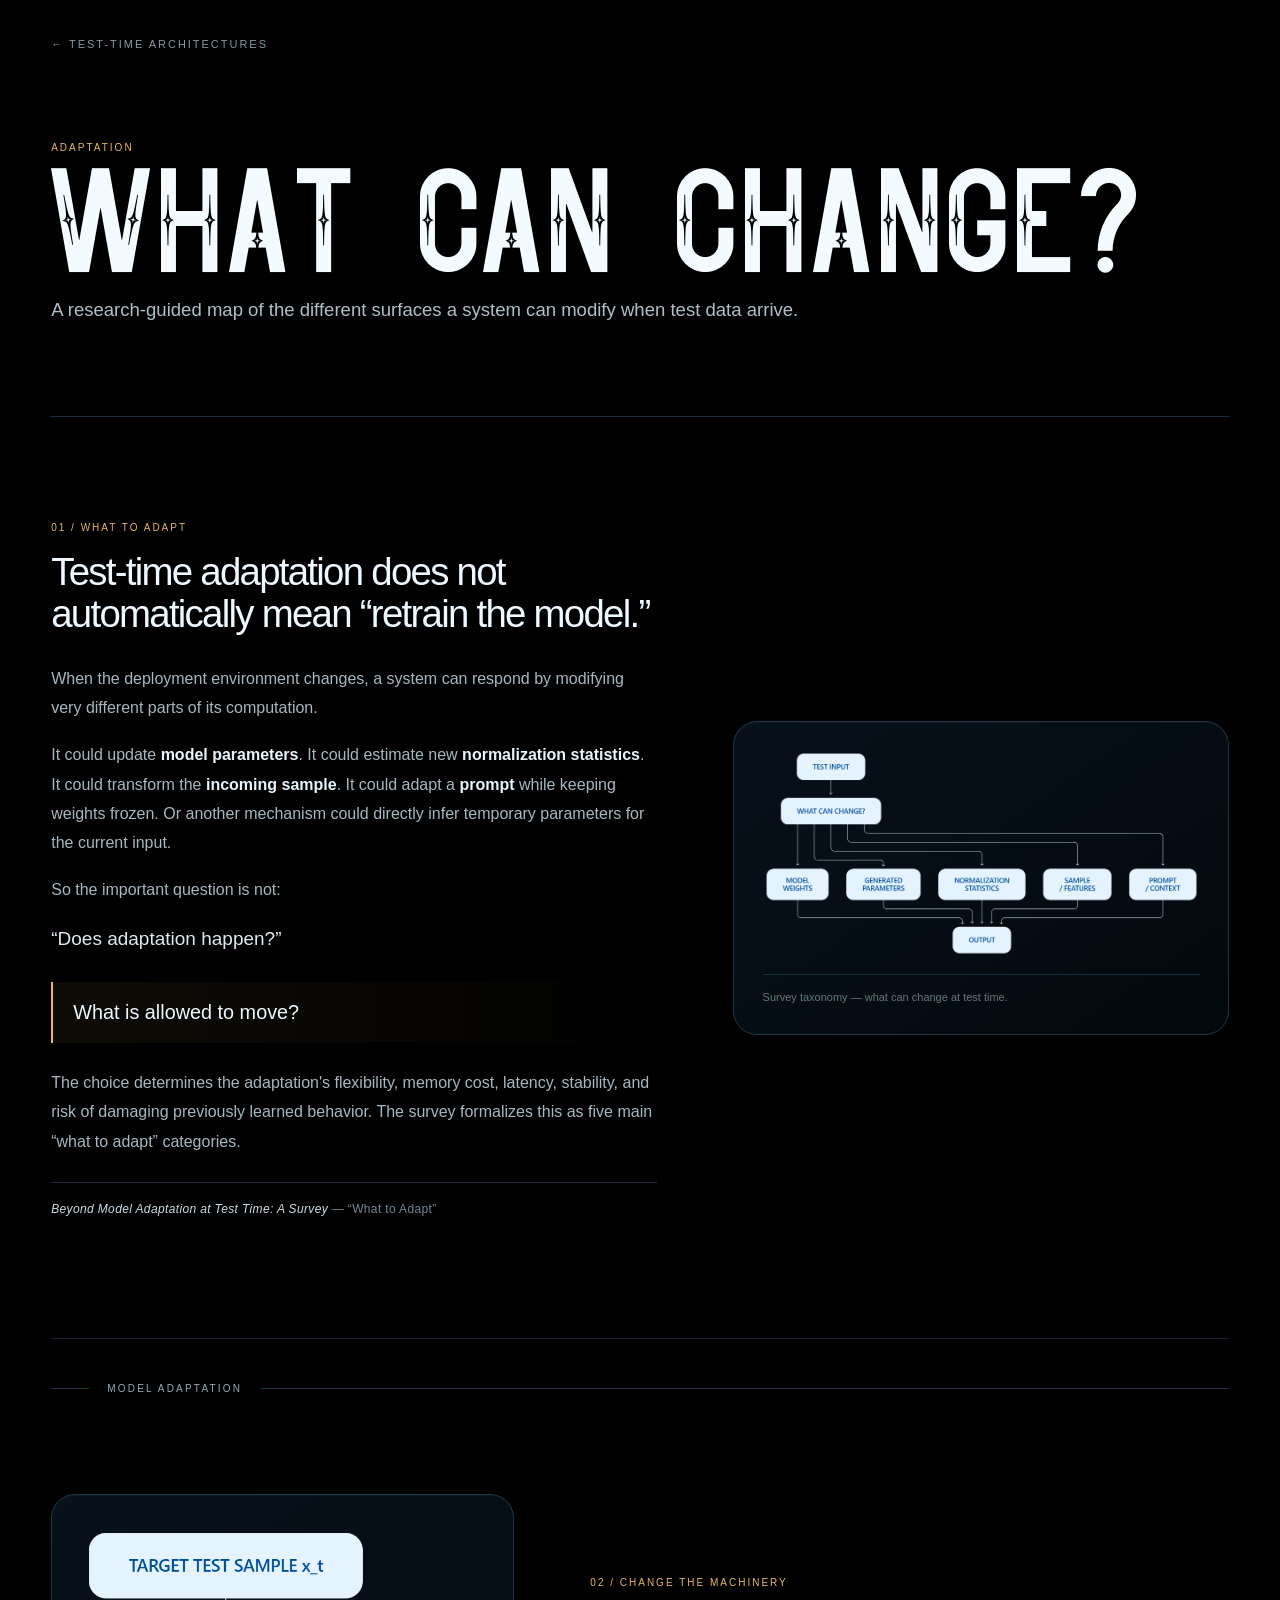
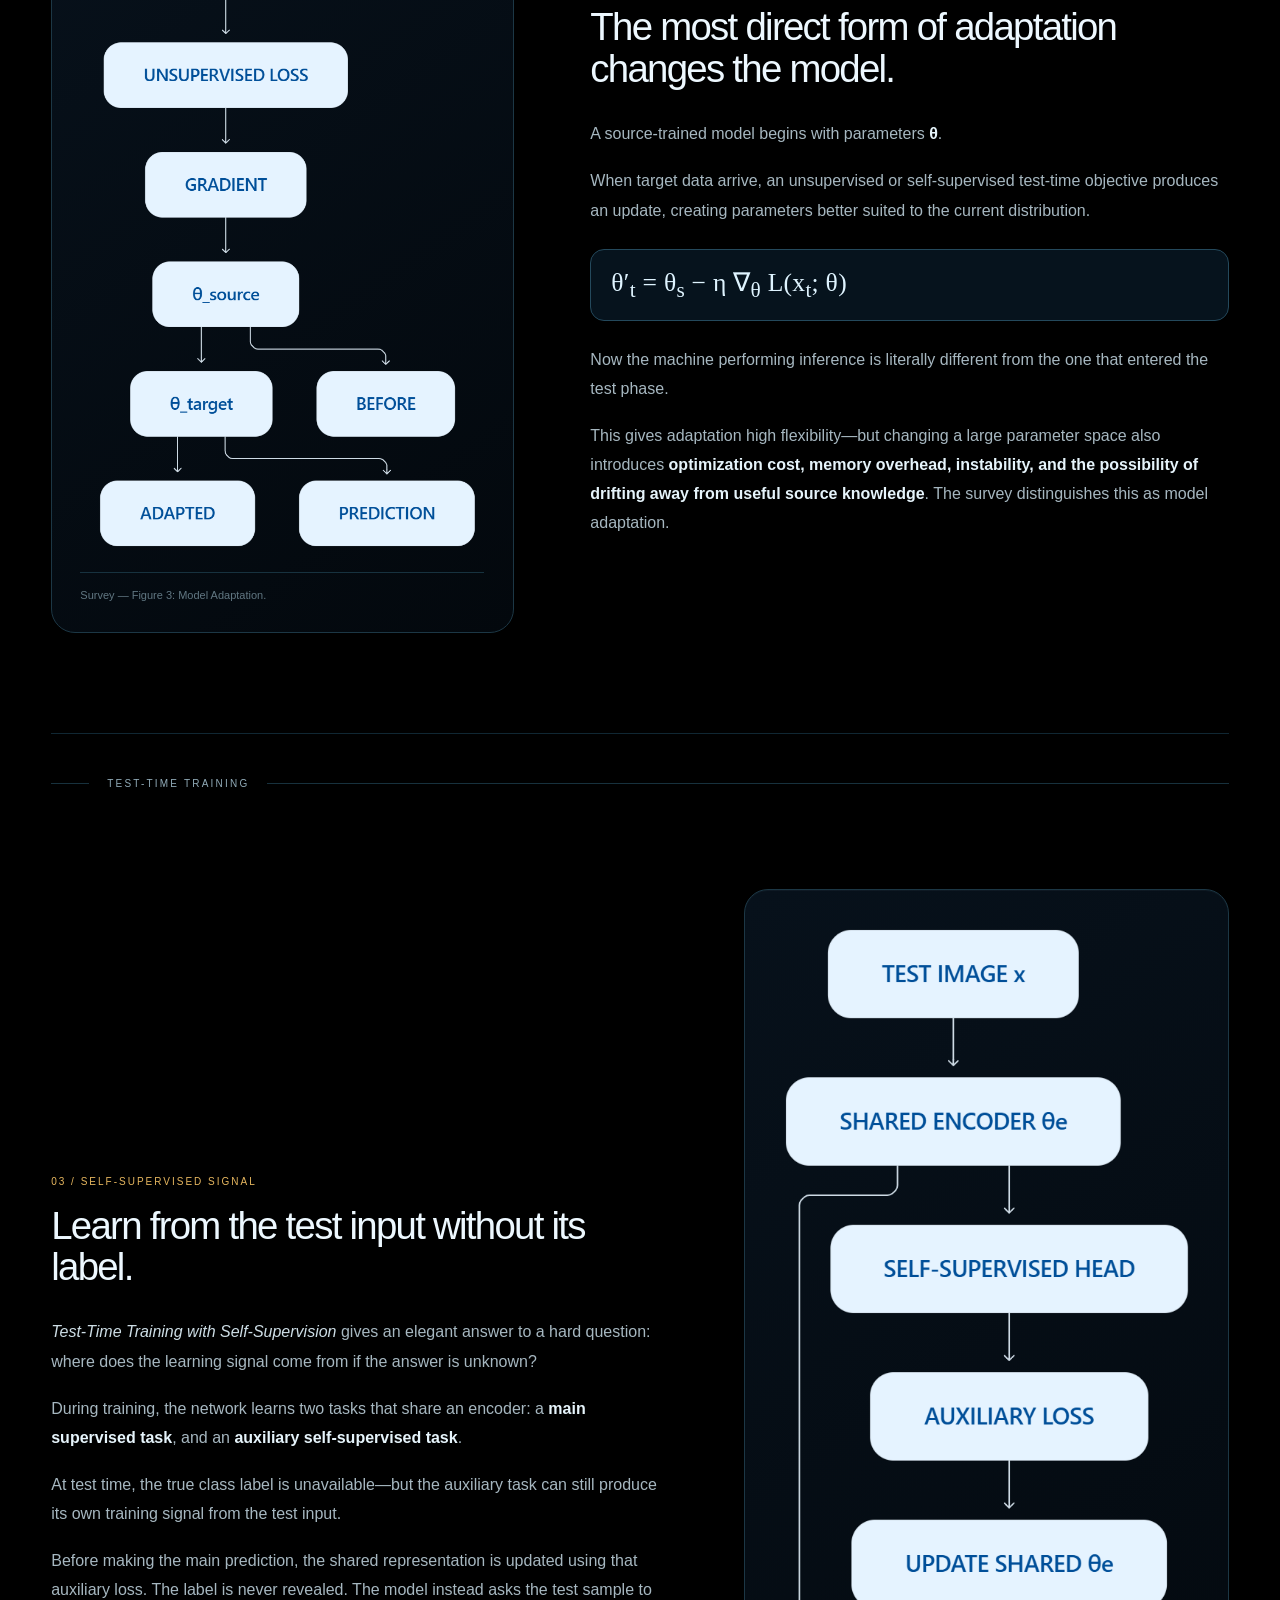
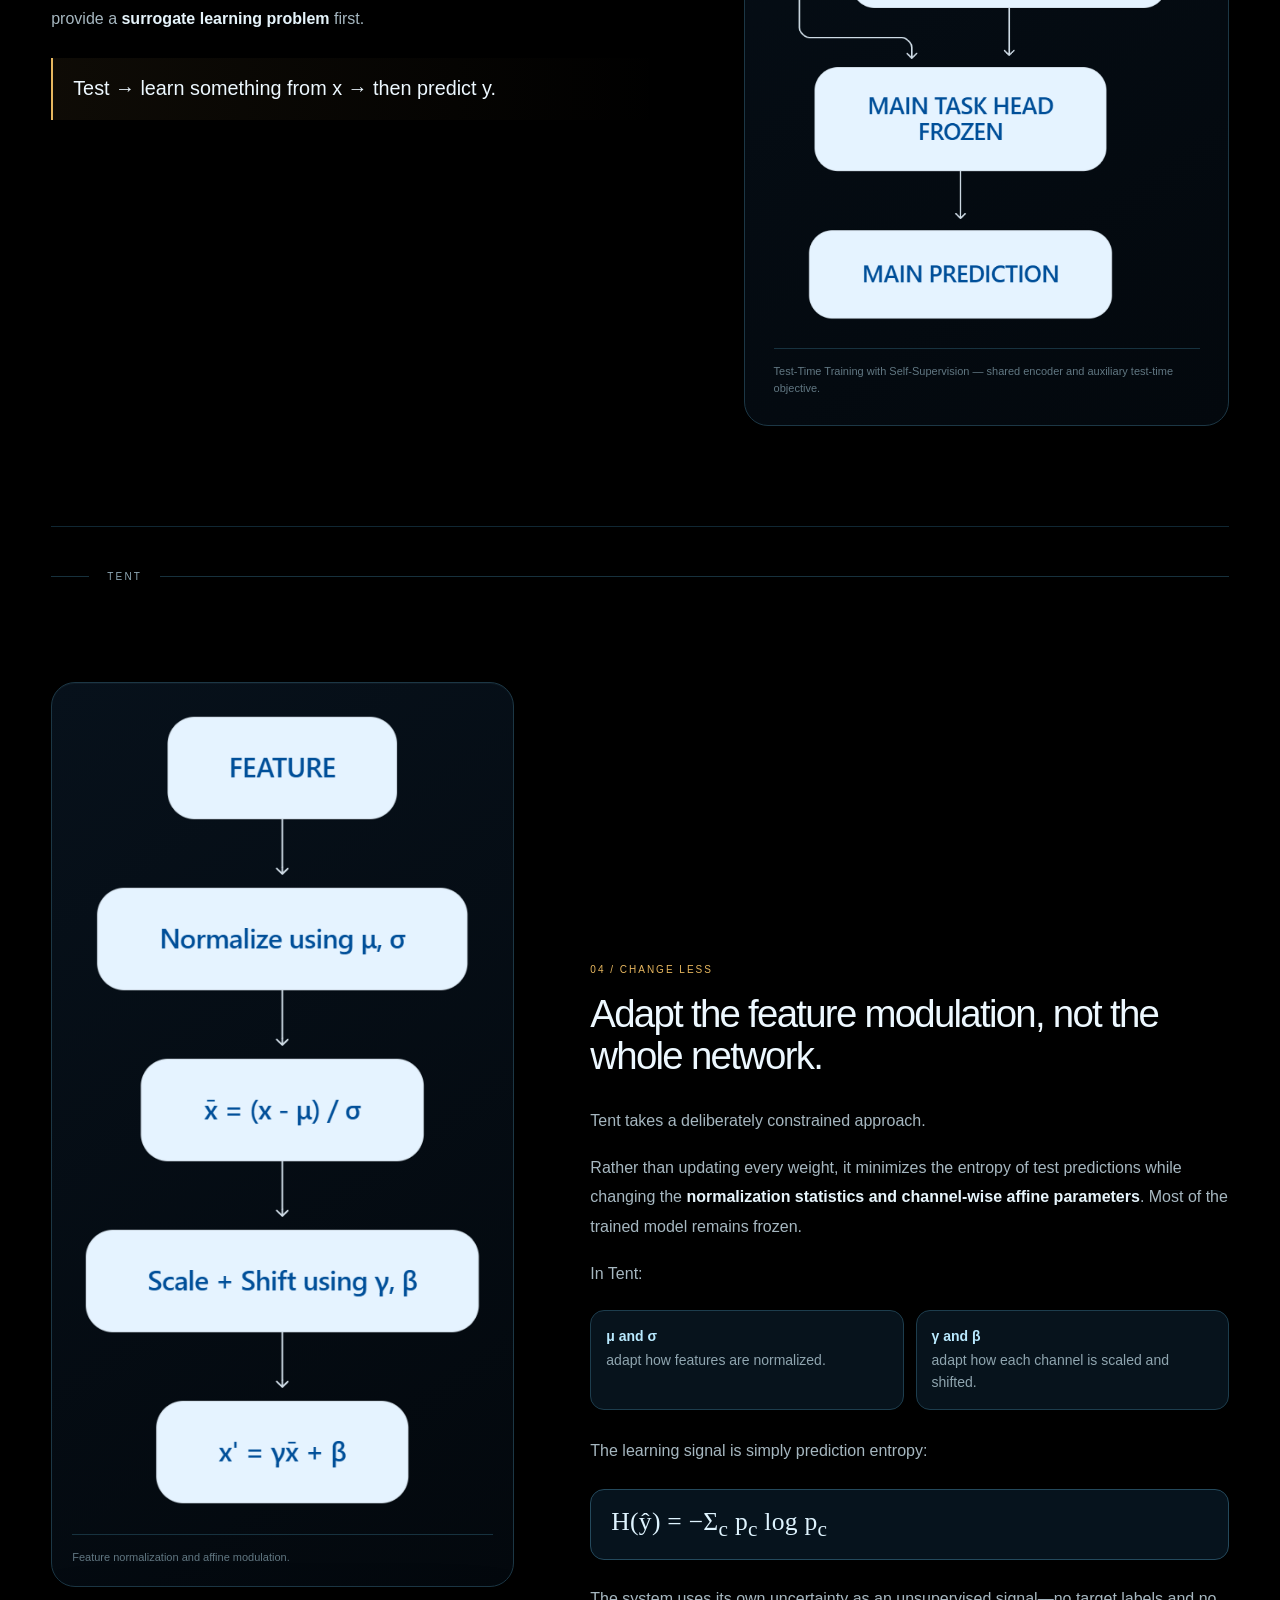
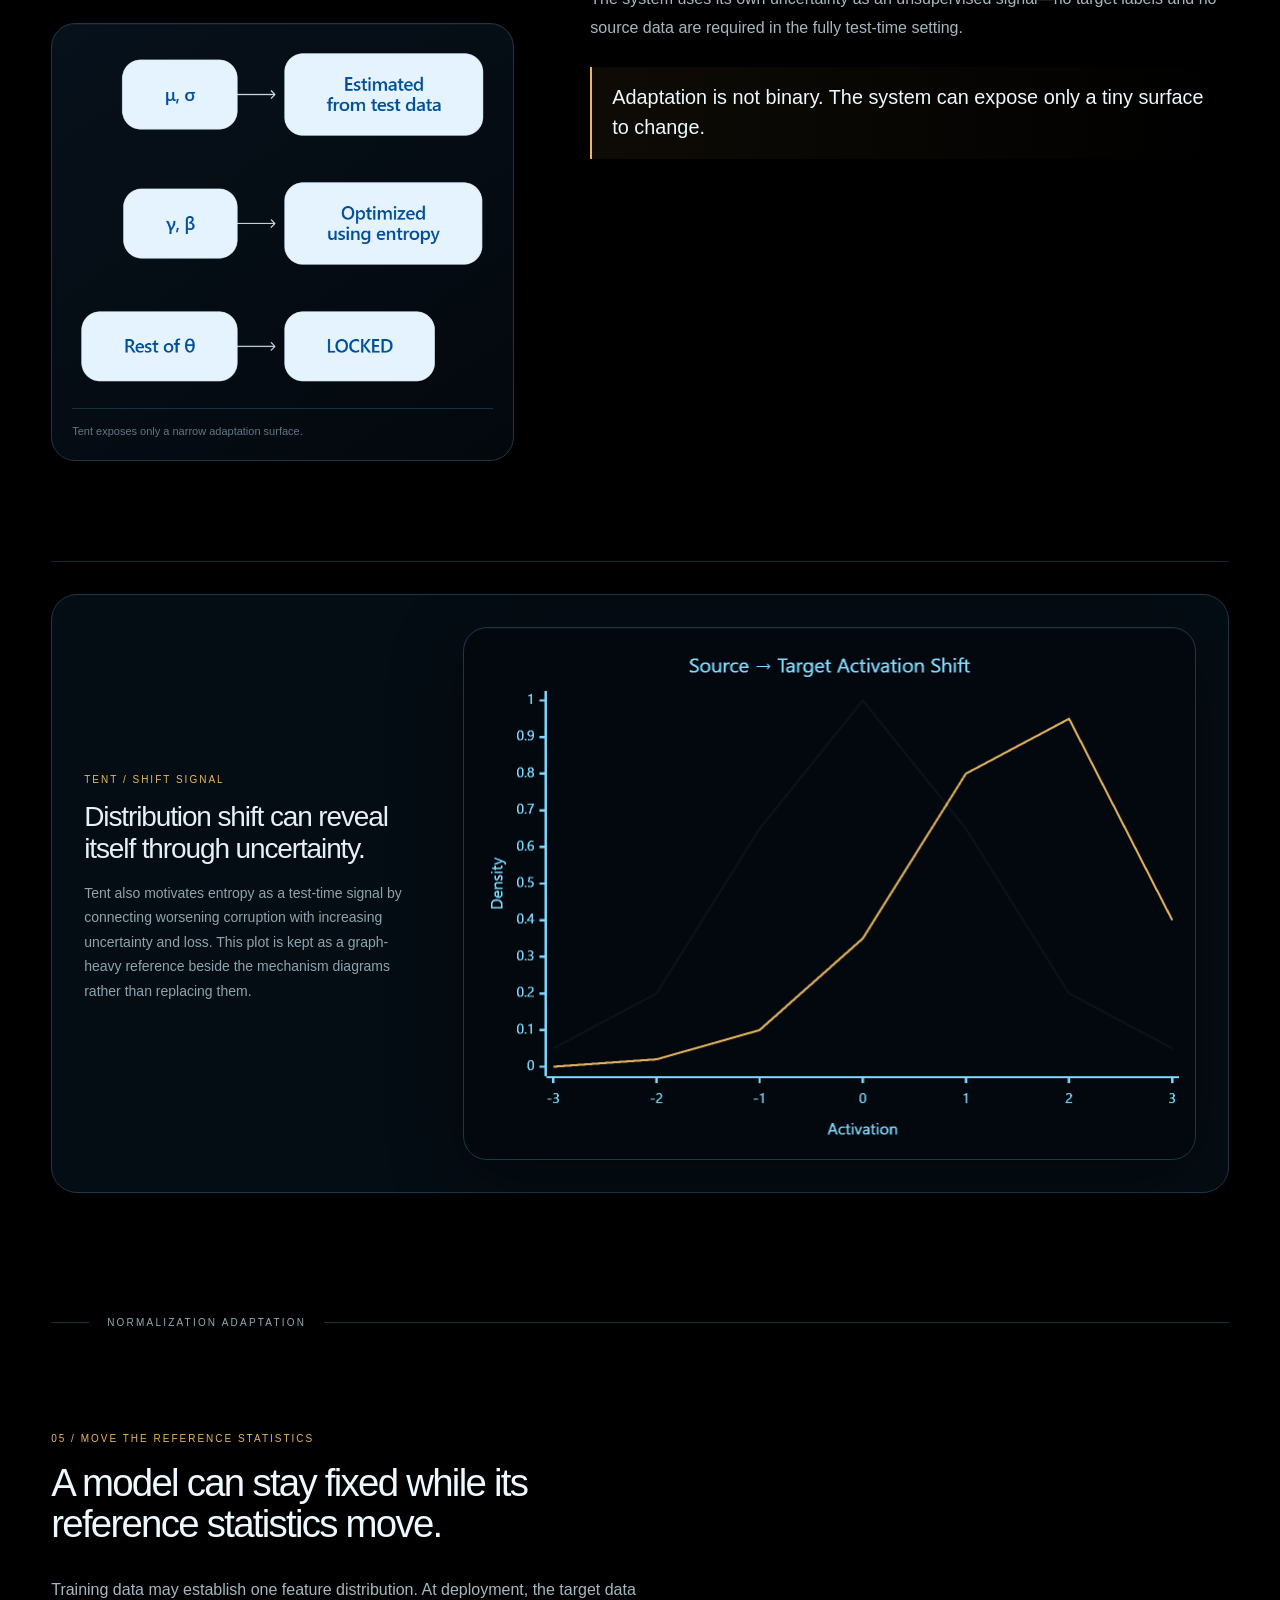
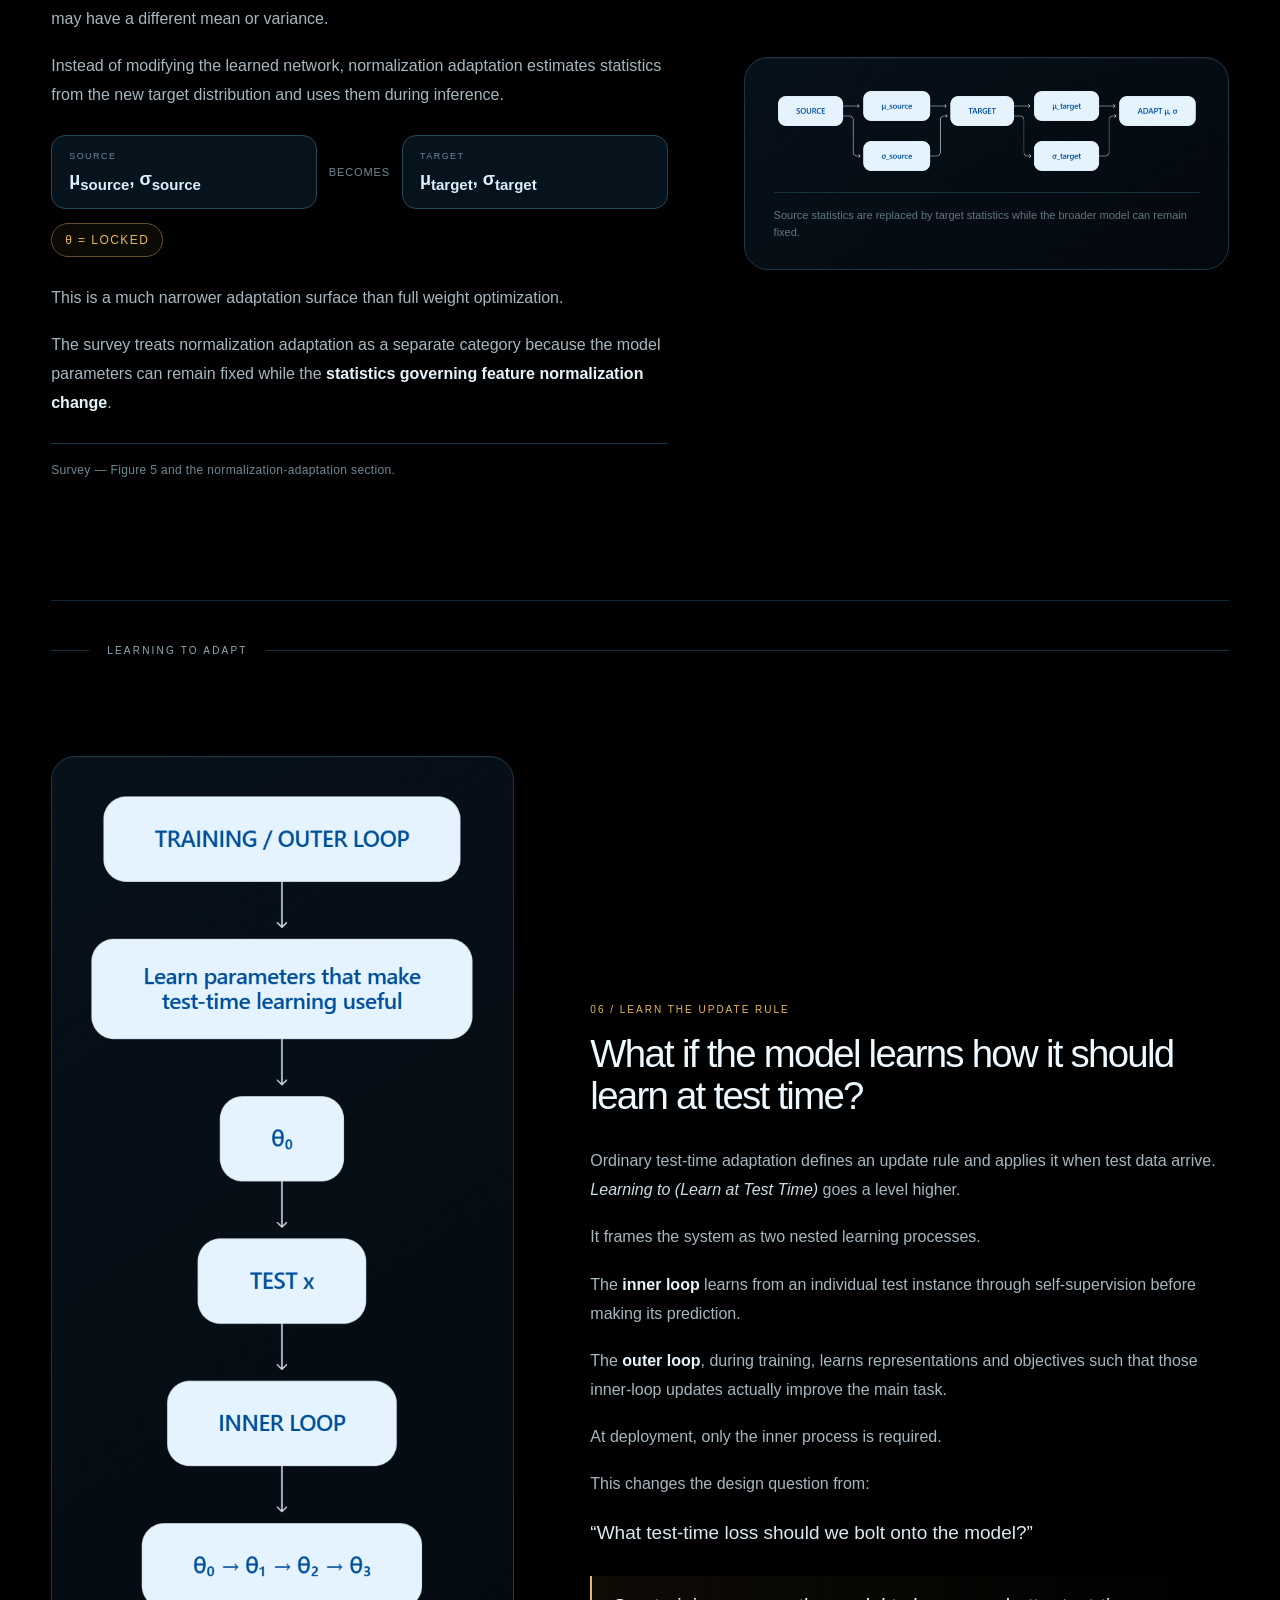
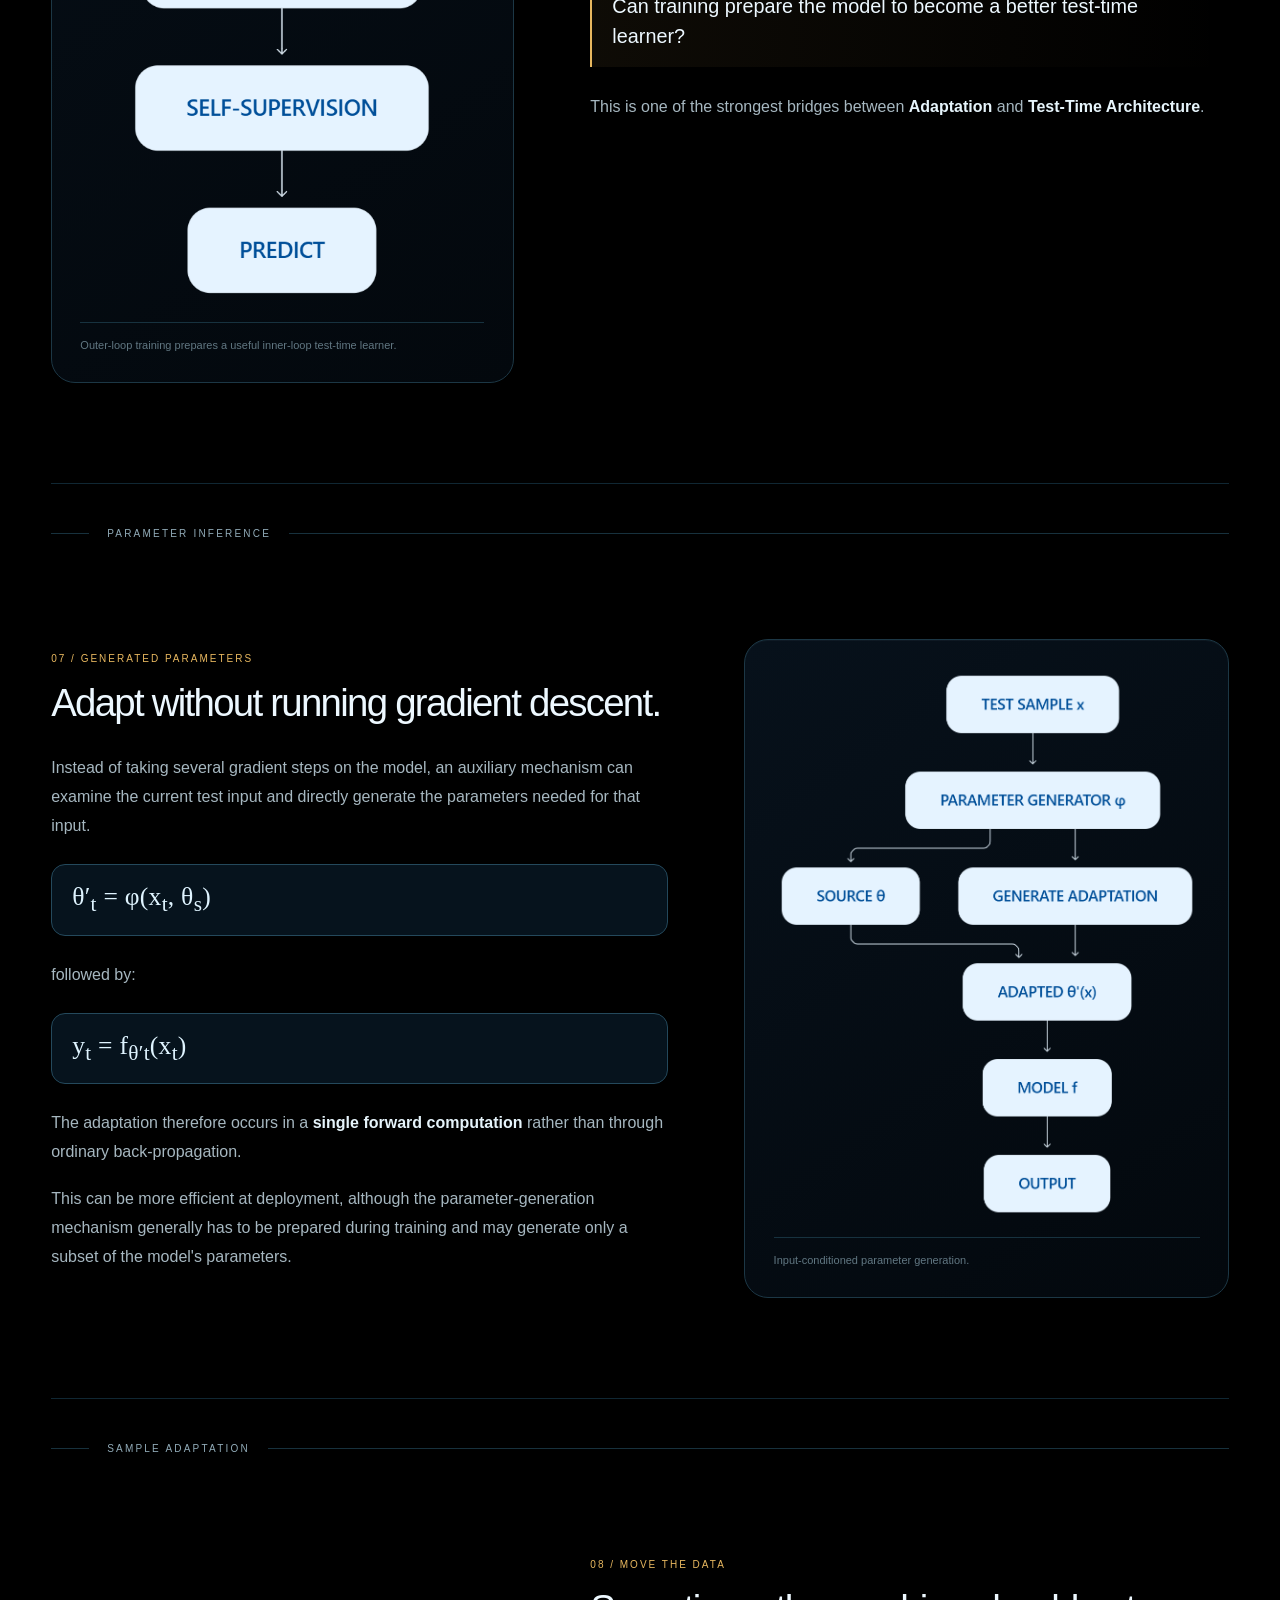
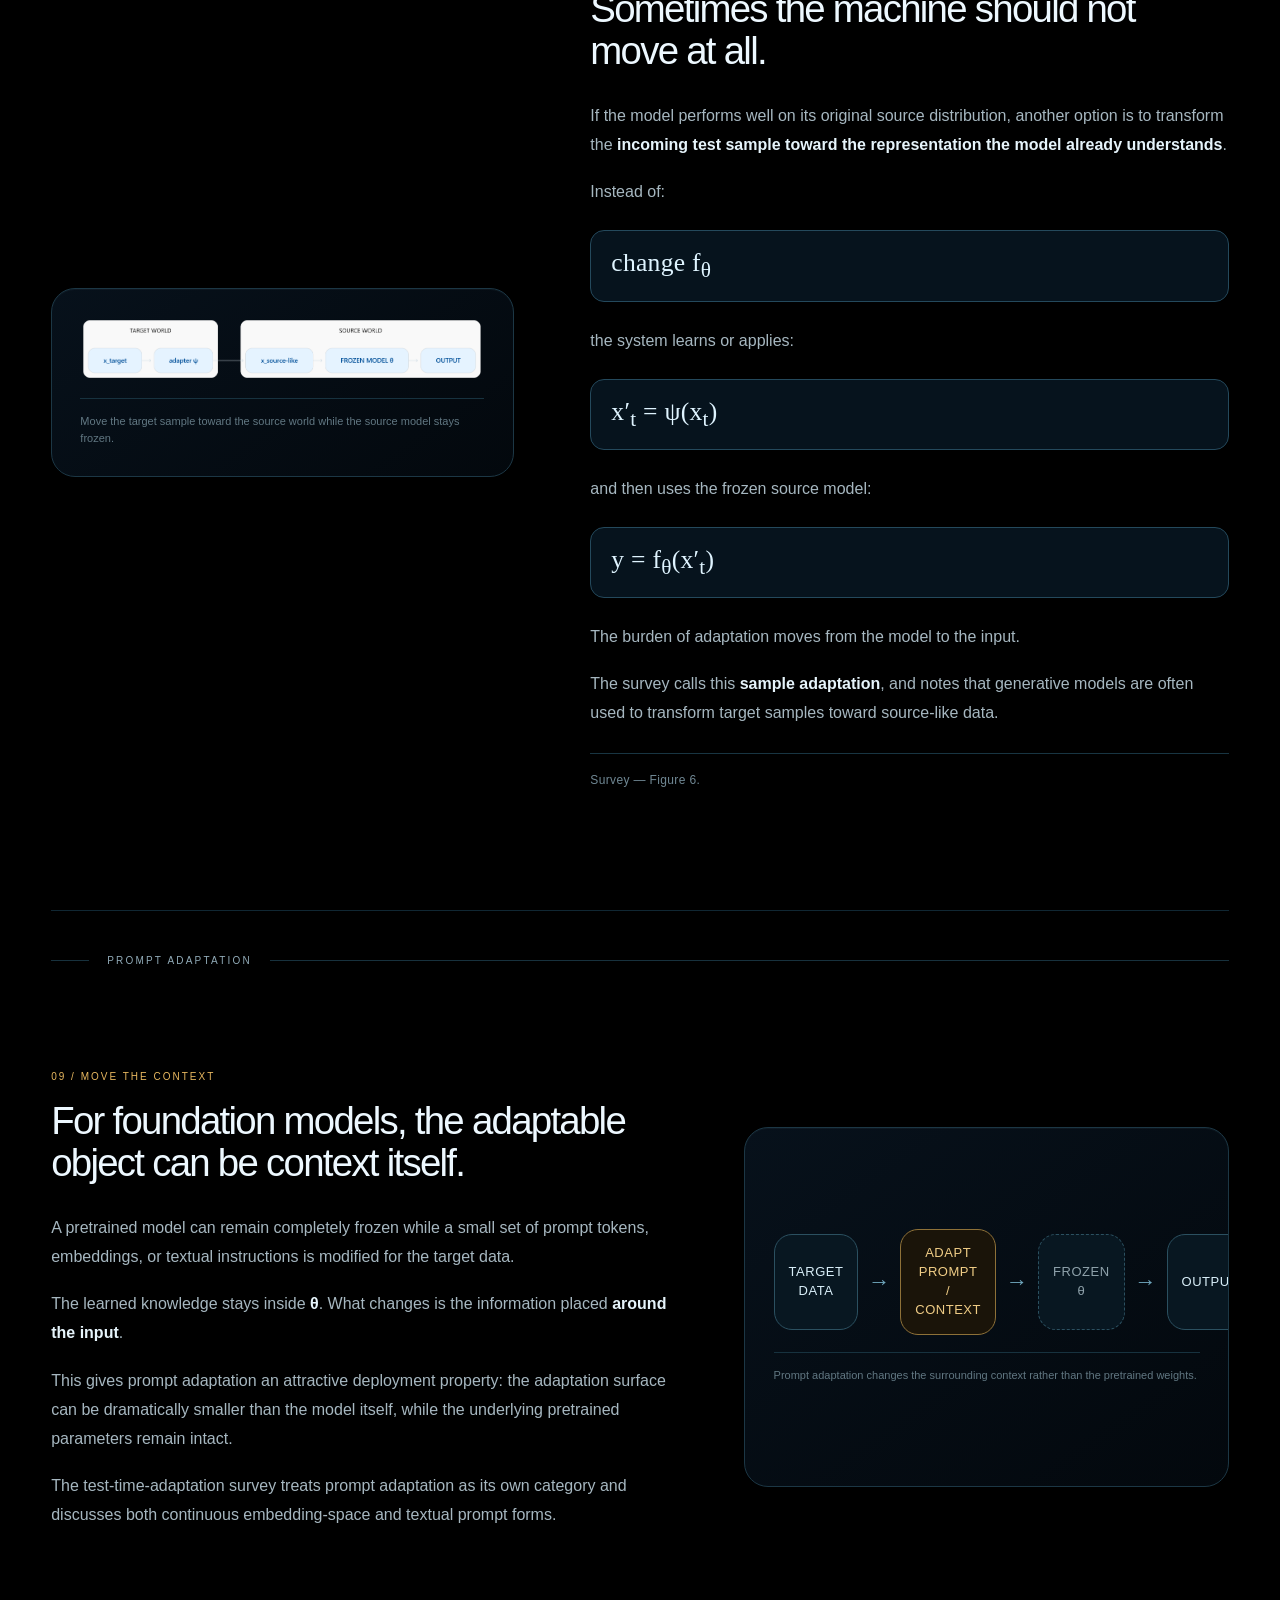
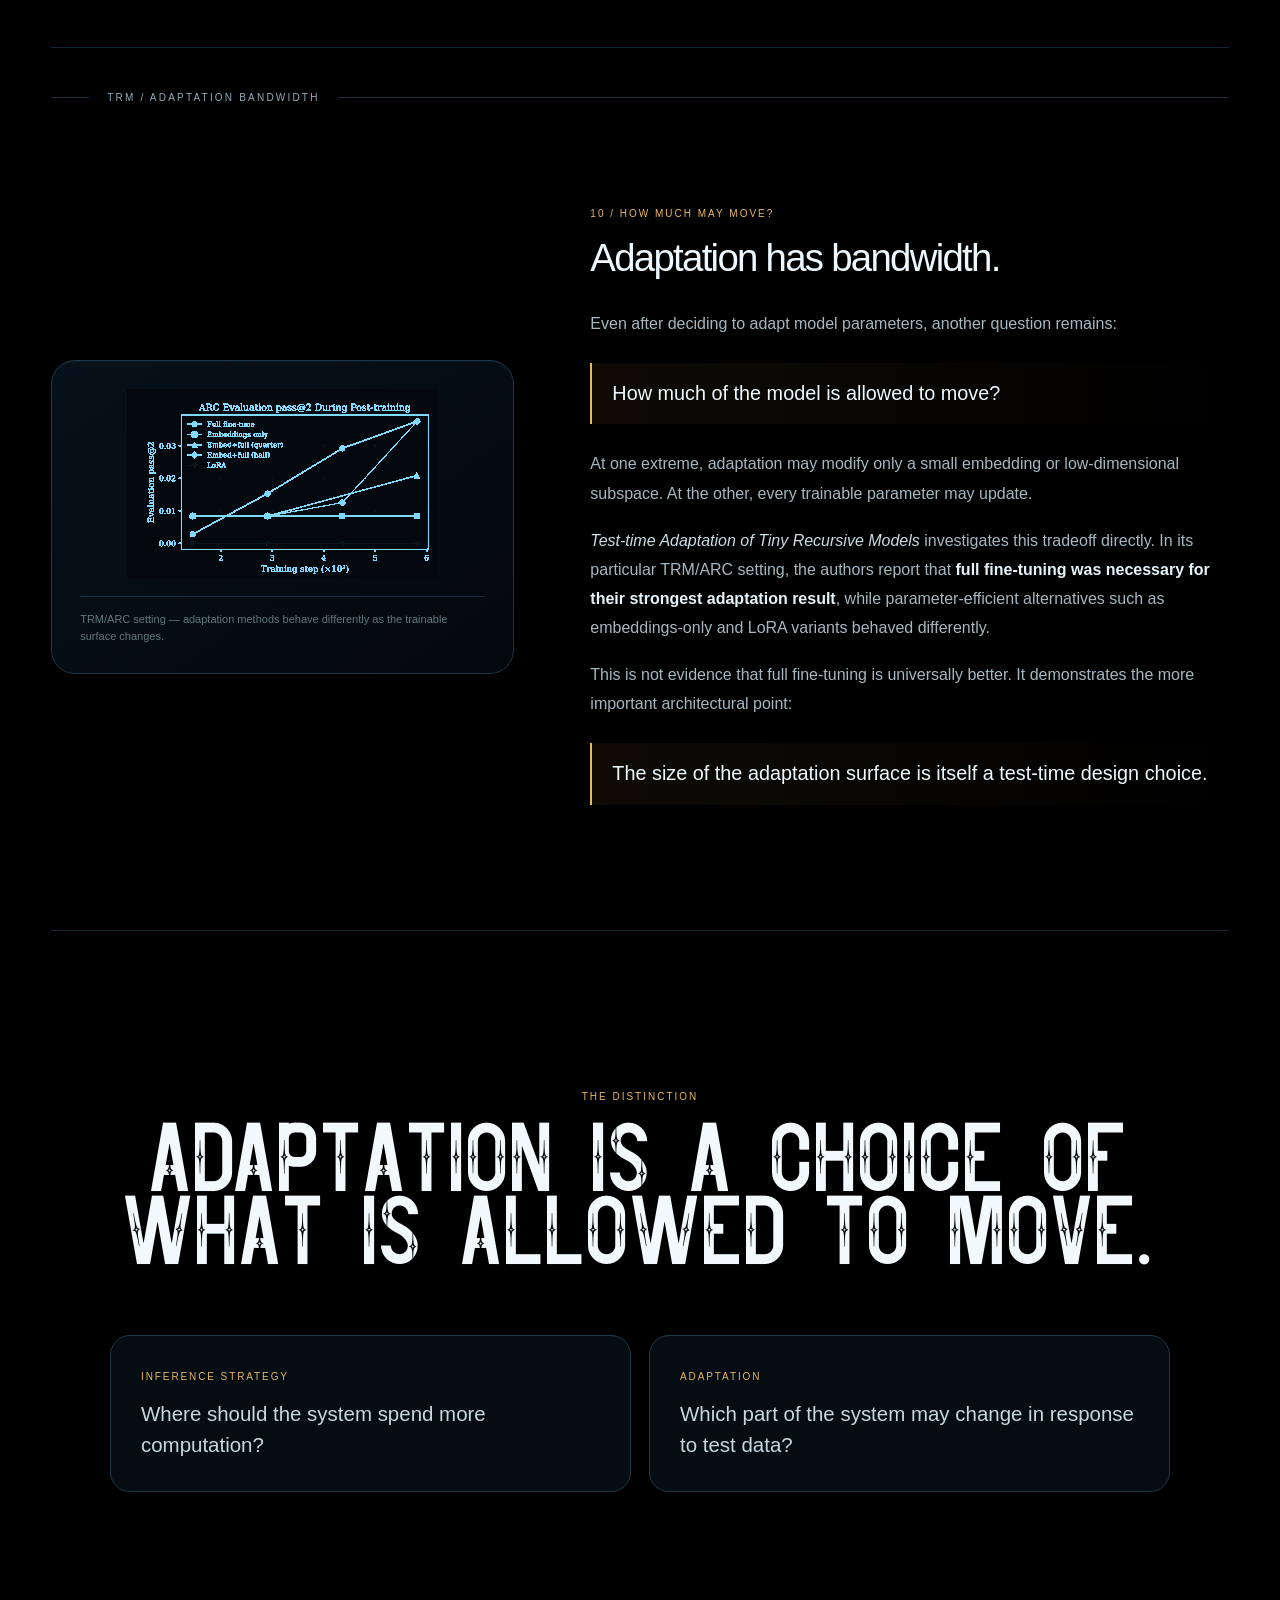
==== adaptation/index.html @ 01567252 "Initial DataForge submission" ====
<!doctype html>
<html lang="en">
<head>
  <meta charset="utf-8">
  <meta name="viewport" content="width=device-width, initial-scale=1">
  <meta name="theme-color" content="#000000">
  <meta name="description" content="Test-time adaptation: what is allowed to move at inference time?">
  <title>Adaptation — What Can Change?</title>
  <link rel="stylesheet" href="adaptation.css">
</head>
<body>
  <header class="page-header">
    <a class="back-link" href="../index.html#adaptation" aria-label="Back to Test-Time Architectures">← TEST-TIME ARCHITECTURES</a>
    <div class="eyebrow">ADAPTATION</div>
    <h1>WHAT CAN CHANGE?</h1>
    <p class="lede">A research-guided map of the different surfaces a system can modify when test data arrive.</p>
  </header>

  <main>
    <section class="research-row row-wide" aria-labelledby="row-1-title">
      <div class="copy">
        <span class="row-number">01 / WHAT TO ADAPT</span>
        <h2 id="row-1-title">Test-time adaptation does not automatically mean “retrain the model.”</h2>
        <p>When the deployment environment changes, a system can respond by modifying very different parts of its computation.</p>
        <p>It could update <strong>model parameters</strong>. It could estimate new <strong>normalization statistics</strong>. It could transform the <strong>incoming sample</strong>. It could adapt a <strong>prompt</strong> while keeping weights frozen. Or another mechanism could directly infer temporary parameters for the current input.</p>
        <p>So the important question is not:</p>
        <p class="emphasis-question">“Does adaptation happen?”</p>
        <blockquote>What is allowed to move?</blockquote>
        <p>The choice determines the adaptation's flexibility, memory cost, latency, stability, and risk of damaging previously learned behavior. The survey formalizes this as five main “what to adapt” categories.</p>
        <p class="source-note"><em>Beyond Model Adaptation at Test Time: A Survey</em> — “What to Adapt”</p>
      </div>
      <figure class="visual visual-wide">
        <img src="assets/what-can-change.png" width="1976" height="934" alt="Flow diagram showing test input branching into model weights, generated parameters, normalization statistics, sample or features, and prompt or context before output.">
        <figcaption>Survey taxonomy — what can change at test time.</figcaption>
      </figure>
    </section>

    <div class="section-marker"><span>MODEL ADAPTATION</span></div>

    <section class="research-row reverse" aria-labelledby="row-2-title">
      <figure class="visual portrait">
        <img src="assets/model-adaptation.png" width="737" height="1152" alt="Diagram showing a target test sample producing an unsupervised loss and gradient that updates source parameters into target adapted parameters before prediction.">
        <figcaption>Survey — Figure 3: Model Adaptation.</figcaption>
      </figure>
      <div class="copy">
        <span class="row-number">02 / CHANGE THE MACHINERY</span>
        <h2 id="row-2-title">The most direct form of adaptation changes the model.</h2>
        <p>A source-trained model begins with parameters <strong>θ</strong>.</p>
        <p>When target data arrive, an unsupervised or self-supervised test-time objective produces an update, creating parameters better suited to the current distribution.</p>
        <div class="equation" aria-label="theta t prime equals theta s minus eta times gradient theta of loss on x t and theta">θ′<sub>t</sub> = θ<sub>s</sub> − η ∇<sub>θ</sub> L(x<sub>t</sub>; θ)</div>
        <p>Now the machine performing inference is literally different from the one that entered the test phase.</p>
        <p>This gives adaptation high flexibility—but changing a large parameter space also introduces <strong>optimization cost, memory overhead, instability, and the possibility of drifting away from useful source knowledge</strong>. The survey distinguishes this as model adaptation.</p>
      </div>
    </section>

    <div class="section-marker"><span>TEST-TIME TRAINING</span></div>

    <section class="research-row" aria-labelledby="row-3-title">
      <div class="copy">
        <span class="row-number">03 / SELF-SUPERVISED SIGNAL</span>
        <h2 id="row-3-title">Learn from the test input without its label.</h2>
        <p><em>Test-Time Training with Self-Supervision</em> gives an elegant answer to a hard question: where does the learning signal come from if the answer is unknown?</p>
        <p>During training, the network learns two tasks that share an encoder: a <strong>main supervised task</strong>, and an <strong>auxiliary self-supervised task</strong>.</p>
        <p>At test time, the true class label is unavailable—but the auxiliary task can still produce its own training signal from the test input.</p>
        <p>Before making the main prediction, the shared representation is updated using that auxiliary loss. The label is never revealed. The model instead asks the test sample to provide a <strong>surrogate learning problem</strong> first.</p>
        <blockquote>Test → learn something from x → then predict y.</blockquote>
      </div>
      <figure class="visual portrait">
        <img src="assets/test-time-training.png" width="578" height="1374" alt="Architecture diagram showing a test image passing through a shared encoder and self-supervised head, producing an auxiliary loss that updates the shared encoder while the main task head stays frozen.">
        <figcaption>Test-Time Training with Self-Supervision — shared encoder and auxiliary test-time objective.</figcaption>
      </figure>
    </section>

    <div class="section-marker"><span>TENT</span></div>

    <section class="research-row reverse" aria-labelledby="row-4-title">
      <div class="visual-stack" aria-label="Tent diagrams">
        <figure class="visual compact">
          <img src="assets/tent-normalization-flow.png" width="492" height="952" alt="Feature normalization diagram using mean and standard deviation followed by scale and shift using gamma and beta.">
          <figcaption>Feature normalization and affine modulation.</figcaption>
        </figure>
        <figure class="visual compact landscape-small">
          <img src="assets/tent-adaptation-surface.png" width="721" height="595" alt="Diagram showing mean and standard deviation estimated from test data, gamma and beta optimized using entropy, and the rest of theta locked.">
          <figcaption>Tent exposes only a narrow adaptation surface.</figcaption>
        </figure>
      </div>
      <div class="copy">
        <span class="row-number">04 / CHANGE LESS</span>
        <h2 id="row-4-title">Adapt the feature modulation, not the whole network.</h2>
        <p>Tent takes a deliberately constrained approach.</p>
        <p>Rather than updating every weight, it minimizes the entropy of test predictions while changing the <strong>normalization statistics and channel-wise affine parameters</strong>. Most of the trained model remains frozen.</p>
        <p>In Tent:</p>
        <div class="parameter-pairs">
          <span><strong>μ and σ</strong> adapt how features are normalized.</span>
          <span><strong>γ and β</strong> adapt how each channel is scaled and shifted.</span>
        </div>
        <p>The learning signal is simply prediction entropy:</p>
        <div class="equation">H(ŷ) = −Σ<sub>c</sub> p<sub>c</sub> log p<sub>c</sub></div>
        <p>The system uses its own uncertainty as an unsupervised signal—no target labels and no source data are required in the fully test-time setting.</p>
        <blockquote>Adaptation is not binary. The system can expose only a tiny surface to change.</blockquote>
      </div>
    </section>

    <aside class="graph-inset" aria-label="Tent entropy and distribution-shift reference">
      <div>
        <span class="row-number">TENT / SHIFT SIGNAL</span>
        <h3>Distribution shift can reveal itself through uncertainty.</h3>
        <p>Tent also motivates entropy as a test-time signal by connecting worsening corruption with increasing uncertainty and loss. This plot is kept as a graph-heavy reference beside the mechanism diagrams rather than replacing them.</p>
      </div>
      <figure class="visual graph">
        <img src="assets/tent-shift-dark.png" width="1400" height="1000" alt="Line graph titled Source to Target Activation Shift showing two activation density curves shifted relative to one another.">
      </figure>
    </aside>

    <div class="section-marker"><span>NORMALIZATION ADAPTATION</span></div>

    <section class="research-row" aria-labelledby="row-5-title">
      <div class="copy">
        <span class="row-number">05 / MOVE THE REFERENCE STATISTICS</span>
        <h2 id="row-5-title">A model can stay fixed while its reference statistics move.</h2>
        <p>Training data may establish one feature distribution. At deployment, the target data may have a different mean or variance.</p>
        <p>Instead of modifying the learned network, normalization adaptation estimates statistics from the new target distribution and uses them during inference.</p>
        <div class="concept-block">
          <div><small>SOURCE</small><strong>μ<sub>source</sub>, σ<sub>source</sub></strong></div>
          <span>becomes</span>
          <div><small>TARGET</small><strong>μ<sub>target</sub>, σ<sub>target</sub></strong></div>
        </div>
        <div class="locked-line">θ = LOCKED</div>
        <p>This is a much narrower adaptation surface than full weight optimization.</p>
        <p>The survey treats normalization adaptation as a separate category because the model parameters can remain fixed while the <strong>statistics governing feature normalization change</strong>.</p>
        <p class="source-note">Survey — Figure 5 and the normalization-adaptation section.</p>
      </div>
      <figure class="visual landscape">
        <img src="assets/normalization-adaptation.png" width="1702" height="352" alt="Flow diagram comparing source mean and standard deviation with target mean and standard deviation before adapting normalization statistics.">
        <figcaption>Source statistics are replaced by target statistics while the broader model can remain fixed.</figcaption>
      </figure>
    </section>

    <div class="section-marker"><span>LEARNING TO ADAPT</span></div>

    <section class="research-row reverse" aria-labelledby="row-6-title">
      <figure class="visual portrait">
        <img src="assets/learning-to-adapt.png" width="568" height="1574" alt="Diagram showing an outer training loop preparing parameters for a test-time inner learning loop that performs multiple updates using self-supervision before prediction.">
        <figcaption>Outer-loop training prepares a useful inner-loop test-time learner.</figcaption>
      </figure>
      <div class="copy">
        <span class="row-number">06 / LEARN THE UPDATE RULE</span>
        <h2 id="row-6-title">What if the model learns how it should learn at test time?</h2>
        <p>Ordinary test-time adaptation defines an update rule and applies it when test data arrive. <em>Learning to (Learn at Test Time)</em> goes a level higher.</p>
        <p>It frames the system as two nested learning processes.</p>
        <p>The <strong>inner loop</strong> learns from an individual test instance through self-supervision before making its prediction.</p>
        <p>The <strong>outer loop</strong>, during training, learns representations and objectives such that those inner-loop updates actually improve the main task.</p>
        <p>At deployment, only the inner process is required.</p>
        <p>This changes the design question from:</p>
        <p class="emphasis-question">“What test-time loss should we bolt onto the model?”</p>
        <blockquote>Can training prepare the model to become a better test-time learner?</blockquote>
        <p>This is one of the strongest bridges between <strong>Adaptation</strong> and <strong>Test-Time Architecture</strong>.</p>
      </div>
    </section>

    <div class="section-marker"><span>PARAMETER INFERENCE</span></div>

    <section class="research-row" aria-labelledby="row-7-title">
      <div class="copy">
        <span class="row-number">07 / GENERATED PARAMETERS</span>
        <h2 id="row-7-title">Adapt without running gradient descent.</h2>
        <p>Instead of taking several gradient steps on the model, an auxiliary mechanism can examine the current test input and directly generate the parameters needed for that input.</p>
        <div class="equation">θ′<sub>t</sub> = φ(x<sub>t</sub>, θ<sub>s</sub>)</div>
        <p>followed by:</p>
        <div class="equation">y<sub>t</sub> = f<sub>θ′t</sub>(x<sub>t</sub>)</div>
        <p>The adaptation therefore occurs in a <strong>single forward computation</strong> rather than through ordinary back-propagation.</p>
        <p>This can be more efficient at deployment, although the parameter-generation mechanism generally has to be prepared during training and may generate only a subset of the model's parameters.</p>
      </div>
      <figure class="visual portrait-medium">
        <img src="assets/parameter-inference.png" width="889" height="1152" alt="Diagram showing a test sample entering a parameter generator that combines source parameters with generated adaptation parameters to produce input-specific adapted parameters before model inference.">
        <figcaption>Input-conditioned parameter generation.</figcaption>
      </figure>
    </section>

    <div class="section-marker"><span>SAMPLE ADAPTATION</span></div>

    <section class="research-row reverse" aria-labelledby="row-8-title">
      <figure class="visual landscape">
        <img src="assets/sample-adaptation.png" width="1954" height="312" alt="Diagram showing a target sample transformed by an adapter into a source-like sample before entering a frozen model and producing output.">
        <figcaption>Move the target sample toward the source world while the source model stays frozen.</figcaption>
      </figure>
      <div class="copy">
        <span class="row-number">08 / MOVE THE DATA</span>
        <h2 id="row-8-title">Sometimes the machine should not move at all.</h2>
        <p>If the model performs well on its original source distribution, another option is to transform the <strong>incoming test sample toward the representation the model already understands</strong>.</p>
        <p>Instead of:</p>
        <div class="equation">change f<sub>θ</sub></div>
        <p>the system learns or applies:</p>
        <div class="equation">x′<sub>t</sub> = ψ(x<sub>t</sub>)</div>
        <p>and then uses the frozen source model:</p>
        <div class="equation">y = f<sub>θ</sub>(x′<sub>t</sub>)</div>
        <p>The burden of adaptation moves from the model to the input.</p>
        <p>The survey calls this <strong>sample adaptation</strong>, and notes that generative models are often used to transform target samples toward source-like data.</p>
        <p class="source-note">Survey — Figure 6.</p>
      </div>
    </section>

    <div class="section-marker"><span>PROMPT ADAPTATION</span></div>

    <section class="research-row" aria-labelledby="row-9-title">
      <div class="copy">
        <span class="row-number">09 / MOVE THE CONTEXT</span>
        <h2 id="row-9-title">For foundation models, the adaptable object can be context itself.</h2>
        <p>A pretrained model can remain completely frozen while a small set of prompt tokens, embeddings, or textual instructions is modified for the target data.</p>
        <p>The learned knowledge stays inside <strong>θ</strong>. What changes is the information placed <strong>around the input</strong>.</p>
        <p>This gives prompt adaptation an attractive deployment property: the adaptation surface can be dramatically smaller than the model itself, while the underlying pretrained parameters remain intact.</p>
        <p>The test-time-adaptation survey treats prompt adaptation as its own category and discusses both continuous embedding-space and textual prompt forms.</p>
      </div>
      <figure class="visual prompt-figure">
        <div class="prompt-diagram" role="img" aria-label="Static diagram showing target data adapting prompt or context which is then passed through frozen model parameters to output.">
          <div class="prompt-node">TARGET DATA</div>
          <div class="prompt-arrow">→</div>
          <div class="prompt-node accent">ADAPT<br>PROMPT / CONTEXT</div>
          <div class="prompt-arrow">→</div>
          <div class="prompt-node locked">FROZEN θ</div>
          <div class="prompt-arrow">→</div>
          <div class="prompt-node">OUTPUT</div>
        </div>
        <figcaption>Prompt adaptation changes the surrounding context rather than the pretrained weights.</figcaption>
      </figure>
    </section>

    <div class="section-marker"><span>TRM / ADAPTATION BANDWIDTH</span></div>

    <section class="research-row reverse trm-row" aria-labelledby="row-10-title">
      <figure class="visual tiny-graph">
        <img src="assets/trm-bandwidth-dark.png" width="311" height="190" alt="Small line chart comparing full fine-tuning, embeddings-only, embedding plus LoRA variants, and LoRA as training steps increase on ARC evaluation pass at 2.">
        <figcaption>TRM/ARC setting — adaptation methods behave differently as the trainable surface changes.</figcaption>
      </figure>
      <div class="copy">
        <span class="row-number">10 / HOW MUCH MAY MOVE?</span>
        <h2 id="row-10-title">Adaptation has bandwidth.</h2>
        <p>Even after deciding to adapt model parameters, another question remains:</p>
        <blockquote>How much of the model is allowed to move?</blockquote>
        <p>At one extreme, adaptation may modify only a small embedding or low-dimensional subspace. At the other, every trainable parameter may update.</p>
        <p><em>Test-time Adaptation of Tiny Recursive Models</em> investigates this tradeoff directly. In its particular TRM/ARC setting, the authors report that <strong>full fine-tuning was necessary for their strongest adaptation result</strong>, while parameter-efficient alternatives such as embeddings-only and LoRA variants behaved differently.</p>
        <p>This is not evidence that full fine-tuning is universally better. It demonstrates the more important architectural point:</p>
        <blockquote>The size of the adaptation surface is itself a test-time design choice.</blockquote>
      </div>
    </section>

    <section class="closing" aria-labelledby="closing-title">
      <p class="eyebrow">THE DISTINCTION</p>
      <h2 id="closing-title">ADAPTATION IS A CHOICE OF WHAT IS ALLOWED TO MOVE.</h2>
      <div class="closing-grid">
        <article>
          <span>INFERENCE STRATEGY</span>
          <p>Where should the system spend more computation?</p>
        </article>
        <article>
          <span>ADAPTATION</span>
          <p>Which part of the system may change in response to test data?</p>
        </article>
      </div>
    </section>
  </main>
</body>
</html>
---- adaptation/adaptation.css ----
@font-face{font-family:Montelgo;src:url('../assets/fonts/Montelgo-Regular.otf') format('opentype');font-weight:400;font-style:normal;font-display:swap}
:root{color-scheme:dark;--bg:#000;--panel:#07111b;--panel-2:#0a151f;--line:#25404f;--cyan:#7edaff;--cyan-soft:#b9eaff;--gold:#e7b75f;--text:#e7f0f5;--muted:#91a4ad;--quiet:#617681;font-family:Arial,Helvetica,sans-serif;background:var(--bg);color:var(--text);font-synthesis:none}
*{box-sizing:border-box}
html{scroll-behavior:auto;background:var(--bg)}
body{margin:0;background:radial-gradient(circle at 50% -10%,#0a1723 0,transparent 34rem),#000;color:var(--text)}
a{color:inherit}
.page-header{width:min(1500px,92vw);margin:0 auto;padding:34px 0 92px;border-bottom:1px solid #14303e;position:relative}
.back-link{display:inline-block;text-decoration:none;font-size:11px;letter-spacing:.18em;color:#8399a4;margin-bottom:92px}
.back-link:focus-visible{outline:1px solid var(--cyan);outline-offset:7px}
.eyebrow,.row-number{font-size:10px;letter-spacing:.2em;color:var(--gold);text-transform:uppercase}
.page-header h1{font-family:Montelgo,Arial,sans-serif;font-weight:400;font-size:clamp(52px,8.2vw,128px);letter-spacing:.01em;line-height:.92;margin:17px 0 28px;color:#f4fbff}
.lede{max-width:790px;font-size:clamp(17px,1.45vw,23px);line-height:1.6;color:#aebfc8;margin:0}
main{width:min(1500px,92vw);margin:0 auto;padding-bottom:120px}
.research-row{display:grid;grid-template-columns:minmax(0,1.12fr) minmax(360px,.88fr);gap:clamp(38px,6vw,104px);align-items:center;padding:100px 0;border-bottom:1px solid #102733}
.research-row.reverse{grid-template-columns:minmax(360px,.84fr) minmax(0,1.16fr)}
.research-row.row-wide{grid-template-columns:minmax(0,1.1fr) minmax(440px,.9fr)}
.copy{max-width:760px}
.copy h2{font-size:clamp(30px,3vw,50px);font-weight:400;letter-spacing:-.045em;line-height:1.08;margin:16px 0 30px;color:#edf8ff}
.copy p{font-size:16px;line-height:1.82;color:#a6b7c0;margin:0 0 18px}
.copy strong{color:#e6f4fb;font-weight:600}
.copy em{color:#cddde5}
.emphasis-question{font-size:19px!important;color:#dbeaf1!important;font-weight:500}
blockquote{margin:25px 0;padding:16px 20px;border-left:2px solid var(--gold);background:linear-gradient(90deg,#e7b75f10,transparent);font-size:clamp(18px,1.55vw,24px);line-height:1.5;color:#edf8ff}
.source-note{margin-top:26px!important;padding-top:16px;border-top:1px solid #183542;font-size:12px!important;letter-spacing:.03em;color:#708894!important}
.section-marker{display:flex;align-items:center;gap:18px;padding-top:44px;color:#75909c;font-size:10px;letter-spacing:.22em}
.section-marker:before,.section-marker:after{content:'';height:1px;background:#17313d;flex:1}.section-marker:before{max-width:38px}.section-marker span{color:#91abb8}
.visual{margin:0;min-width:0;display:flex;flex-direction:column;align-items:center;justify-content:center;background:linear-gradient(145deg,#07111b,#03080d);border:1px solid #1c3745;border-radius:24px;padding:clamp(18px,2.2vw,34px);overflow:hidden;box-shadow:inset 0 1px 0 #b9eaff0b,0 18px 70px #0007}
.visual img{display:block;width:auto;height:auto;max-width:100%;object-fit:contain;image-rendering:auto;filter:none}
.visual img[src$="what-can-change.png"]{max-width:min(100%,1976px)}
.visual img[src$="model-adaptation.png"]{max-width:min(100%,737px)}
.visual img[src$="test-time-training.png"]{max-width:min(100%,578px)}
.visual img[src$="tent-normalization-flow.png"]{max-width:min(100%,492px)}
.visual img[src$="tent-adaptation-surface.png"]{max-width:min(100%,721px)}
.visual img[src$="normalization-adaptation.png"]{max-width:min(100%,1702px)}
.visual img[src$="tent-shift-dark.png"]{max-width:min(100%,1400px)}
.visual img[src$="learning-to-adapt.png"]{max-width:min(100%,568px)}
.visual img[src$="parameter-inference.png"]{max-width:min(100%,889px)}
.visual img[src$="sample-adaptation.png"]{max-width:min(100%,1954px)}
.visual img[src$="trm-bandwidth-dark.png"]{max-width:min(100%,311px)}
figcaption{width:100%;font-size:11px;line-height:1.55;color:#617782;margin-top:17px;padding-top:14px;border-top:1px solid #17323f;text-align:left}
.portrait{max-width:560px;justify-self:center}.portrait-medium{max-width:680px;justify-self:center}.landscape{width:100%}.compact{padding:20px}.landscape-small{margin-top:18px}
.visual-stack{display:grid;gap:18px;align-items:start}.visual-stack .visual{width:100%}
.equation{margin:24px 0;padding:17px 20px;border:1px solid #24495c;background:#06131d;border-radius:14px;font-family:Georgia,'Times New Roman',serif;font-size:clamp(20px,2vw,28px);color:#dff4ff;letter-spacing:.01em;overflow-x:auto}
.parameter-pairs{display:grid;grid-template-columns:1fr 1fr;gap:12px;margin:22px 0 26px}.parameter-pairs span{padding:15px;border:1px solid #1d3d4d;border-radius:14px;background:#07131c;color:#8fa5af;line-height:1.55;font-size:14px}.parameter-pairs strong{display:block;color:var(--cyan-soft);margin-bottom:3px}
.graph-inset{display:grid;grid-template-columns:minmax(260px,.62fr) minmax(420px,1.38fr);gap:50px;align-items:center;margin:32px 0 80px;padding:32px;border:1px solid #1b3947;border-radius:26px;background:#050d14}.graph-inset h3{font-size:28px;letter-spacing:-.04em;margin:14px 0 16px;font-weight:400}.graph-inset p{font-size:14px;line-height:1.75;color:#8ea3ad}.graph-inset .graph{padding:16px;background:#03080e}
.concept-block{display:grid;grid-template-columns:1fr auto 1fr;align-items:center;gap:12px;margin:26px 0 14px}.concept-block div{border:1px solid #22495a;background:#06131d;border-radius:14px;padding:15px 17px}.concept-block small{display:block;color:#708995;font-size:9px;letter-spacing:.16em;margin-bottom:8px}.concept-block strong{font-size:18px;color:#d9f1fc}.concept-block>span{font-size:11px;color:#728690;letter-spacing:.08em;text-transform:uppercase}.locked-line{display:inline-block;margin:0 0 26px;padding:9px 13px;border:1px solid #614f2d;background:#e7b75f0d;color:var(--gold);border-radius:999px;font-size:12px;letter-spacing:.12em}
.prompt-figure{min-height:360px}.prompt-diagram{width:100%;display:grid;grid-template-columns:1fr auto 1.15fr auto .75fr auto .8fr;gap:10px;align-items:center}.prompt-node{min-height:96px;display:grid;place-items:center;text-align:center;padding:14px;border:1px solid #2b5060;border-radius:18px;background:#081721;color:#d9eff9;font-size:13px;letter-spacing:.04em;line-height:1.45}.prompt-node.accent{border-color:#8e7138;color:#f0cd86;background:#1a1409}.prompt-node.locked{border-style:dashed;color:#8ea1aa}.prompt-arrow{color:#6fa6bd;font-size:22px}
.trm-row .tiny-graph{justify-self:center;padding:28px}.trm-row .tiny-graph img{width:311px;height:190px;max-width:100%}
.closing{padding:150px 0 40px;text-align:center}.closing h2{font-family:Montelgo,Arial,sans-serif;font-size:clamp(38px,5.4vw,82px);font-weight:400;line-height:1.05;margin:18px auto 70px;max-width:1200px;color:#f2f9fd}.closing-grid{display:grid;grid-template-columns:1fr 1fr;gap:18px;max-width:1060px;margin:auto;text-align:left}.closing-grid article{border:1px solid #1d3947;border-radius:20px;padding:30px;background:#050c12}.closing-grid span{font-size:10px;letter-spacing:.19em;color:var(--gold)}.closing-grid p{margin:15px 0 0;font-size:clamp(18px,1.6vw,24px);line-height:1.5;color:#c7d8e0}
@media(max-width:980px){.research-row,.research-row.reverse,.research-row.row-wide{grid-template-columns:1fr;gap:44px;padding:76px 0}.research-row.reverse .visual,.research-row.reverse .visual-stack{order:2}.research-row.reverse .copy{order:1}.copy{max-width:none}.visual,.portrait,.portrait-medium{max-width:100%;width:100%}.graph-inset{grid-template-columns:1fr;gap:24px}.prompt-diagram{grid-template-columns:1fr;gap:8px}.prompt-arrow{transform:rotate(90deg);justify-self:center}.prompt-node{min-height:72px}.page-header{padding-bottom:65px}.back-link{margin-bottom:62px}}
@media(max-width:620px){main,.page-header{width:min(92vw,1500px)}.page-header{padding-top:22px}.page-header h1{font-size:clamp(44px,15vw,74px)}.copy h2{font-size:31px}.copy p{font-size:15px;line-height:1.75}.parameter-pairs,.closing-grid{grid-template-columns:1fr}.concept-block{grid-template-columns:1fr}.concept-block>span{text-align:center}.visual{border-radius:18px;padding:14px}.graph-inset{padding:18px;margin-bottom:58px}.section-marker{padding-top:28px}.research-row,.research-row.reverse,.research-row.row-wide{padding:58px 0}.closing{padding-top:100px}.back-link{font-size:9px}}
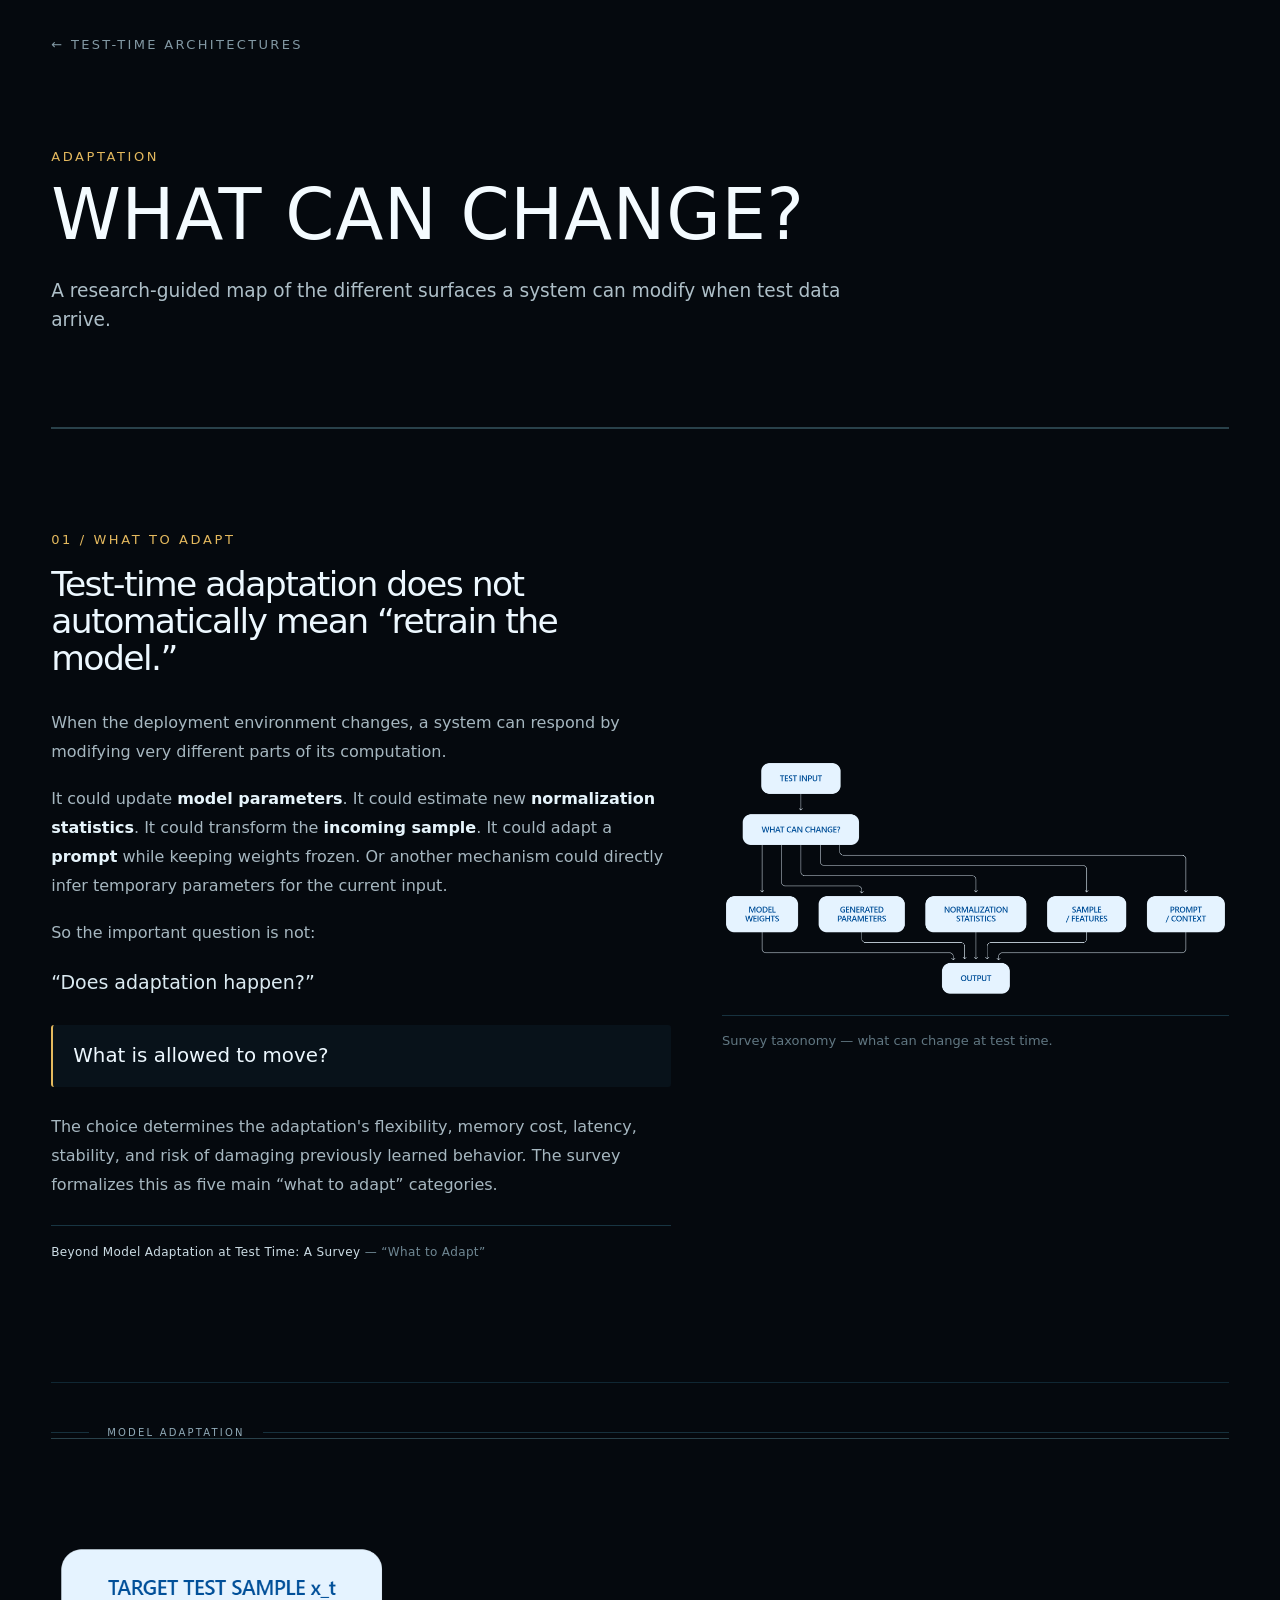
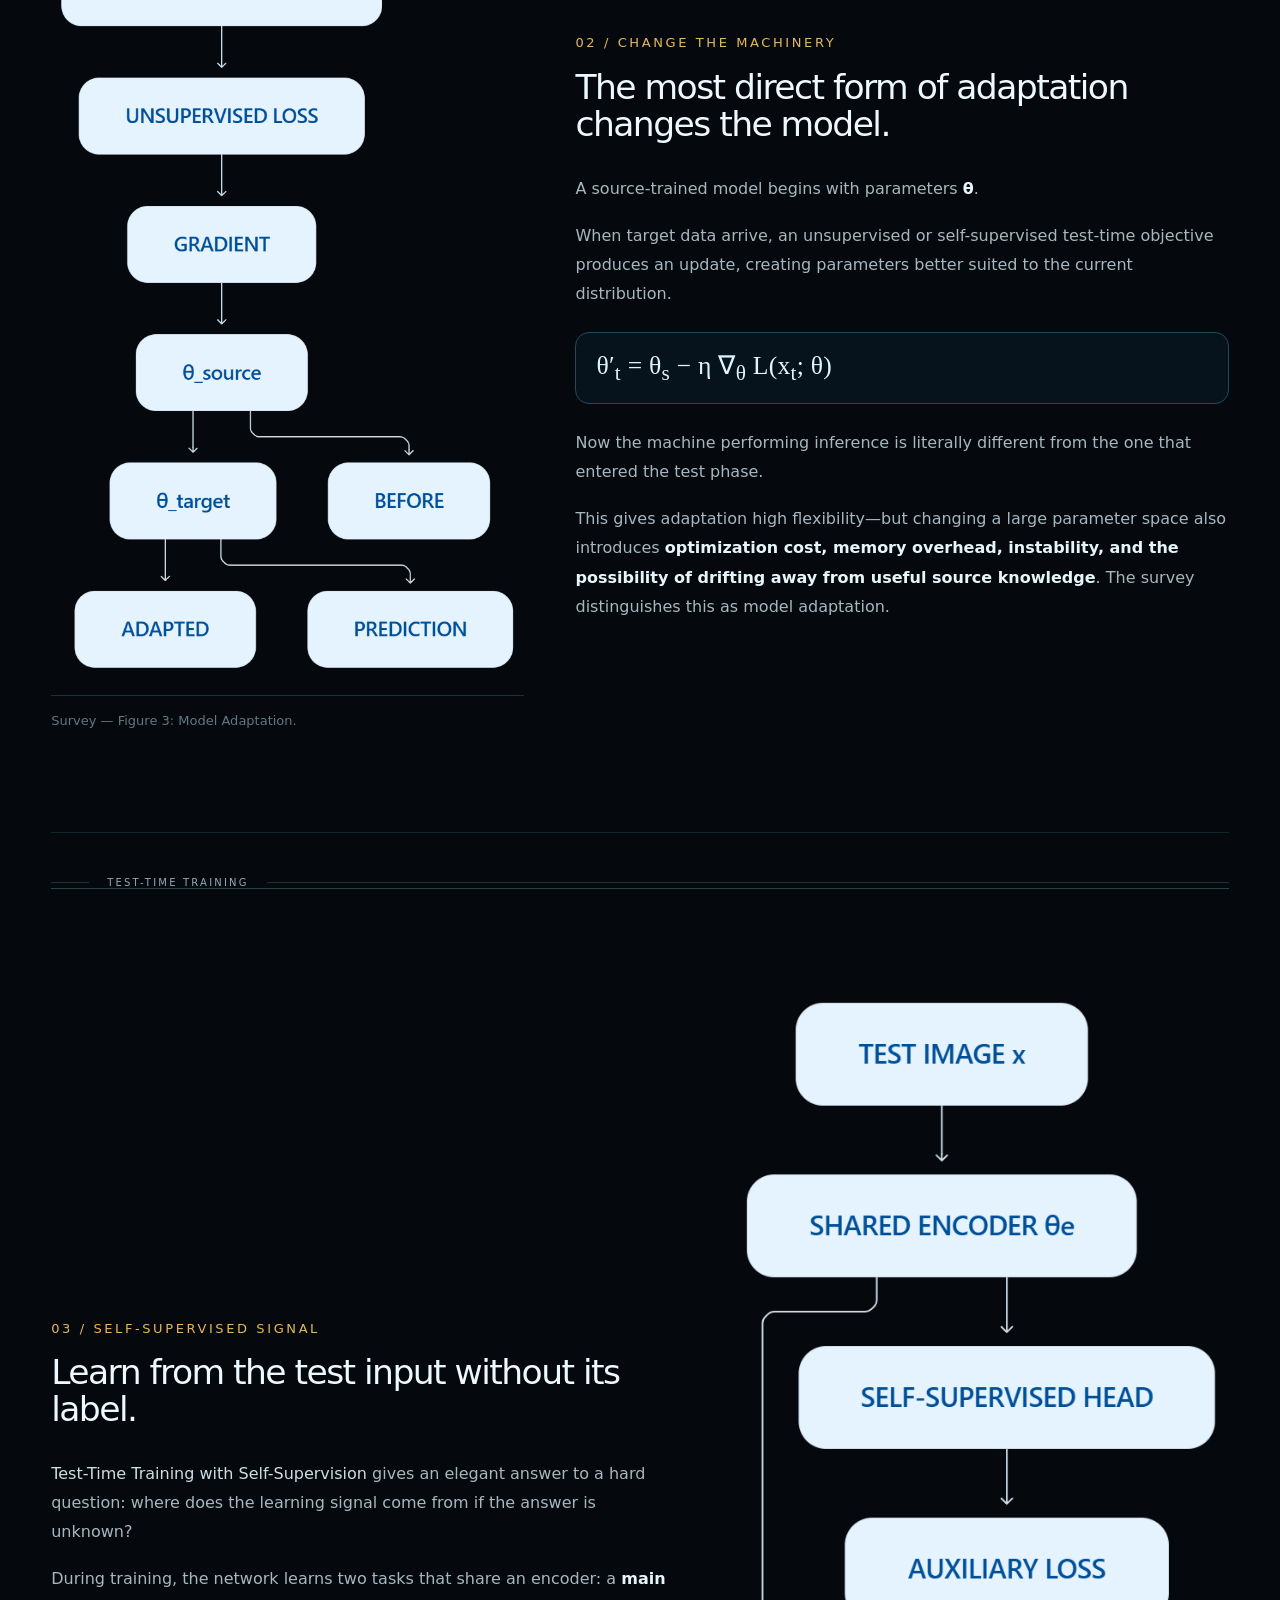
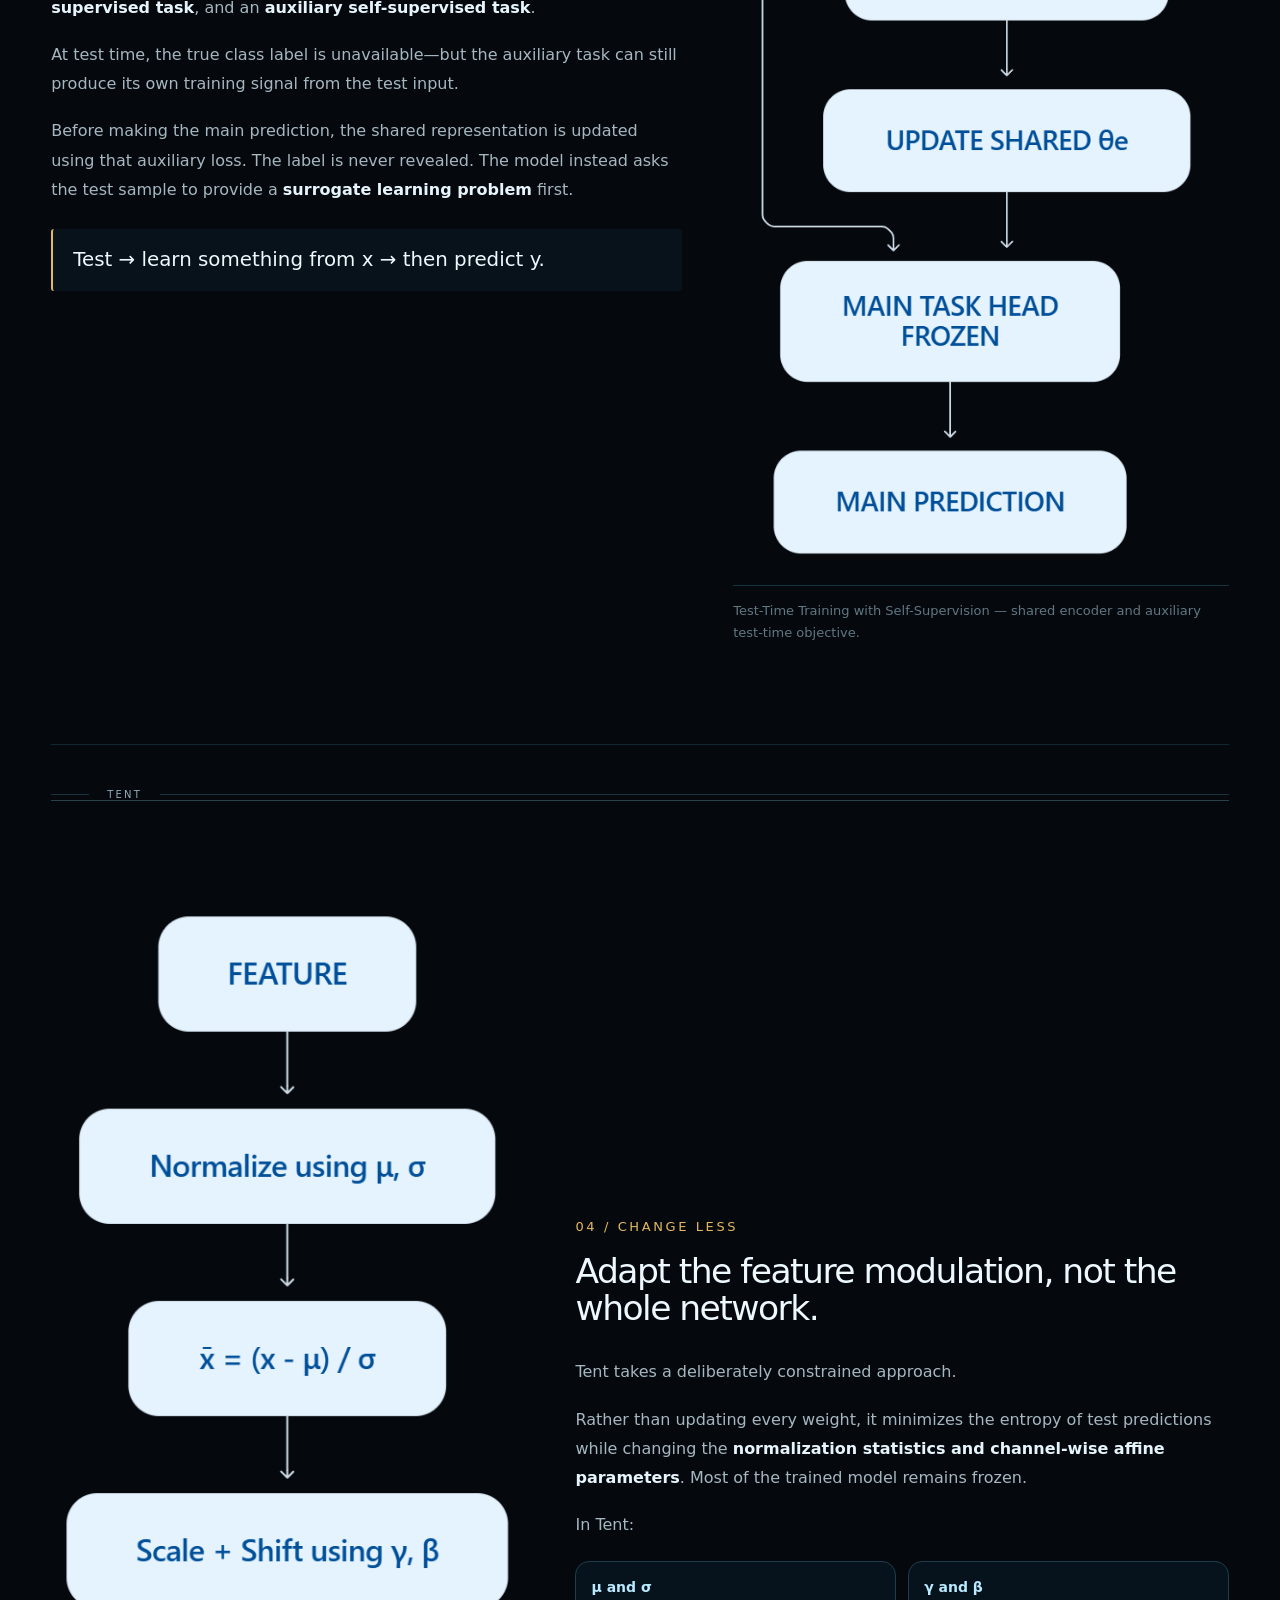
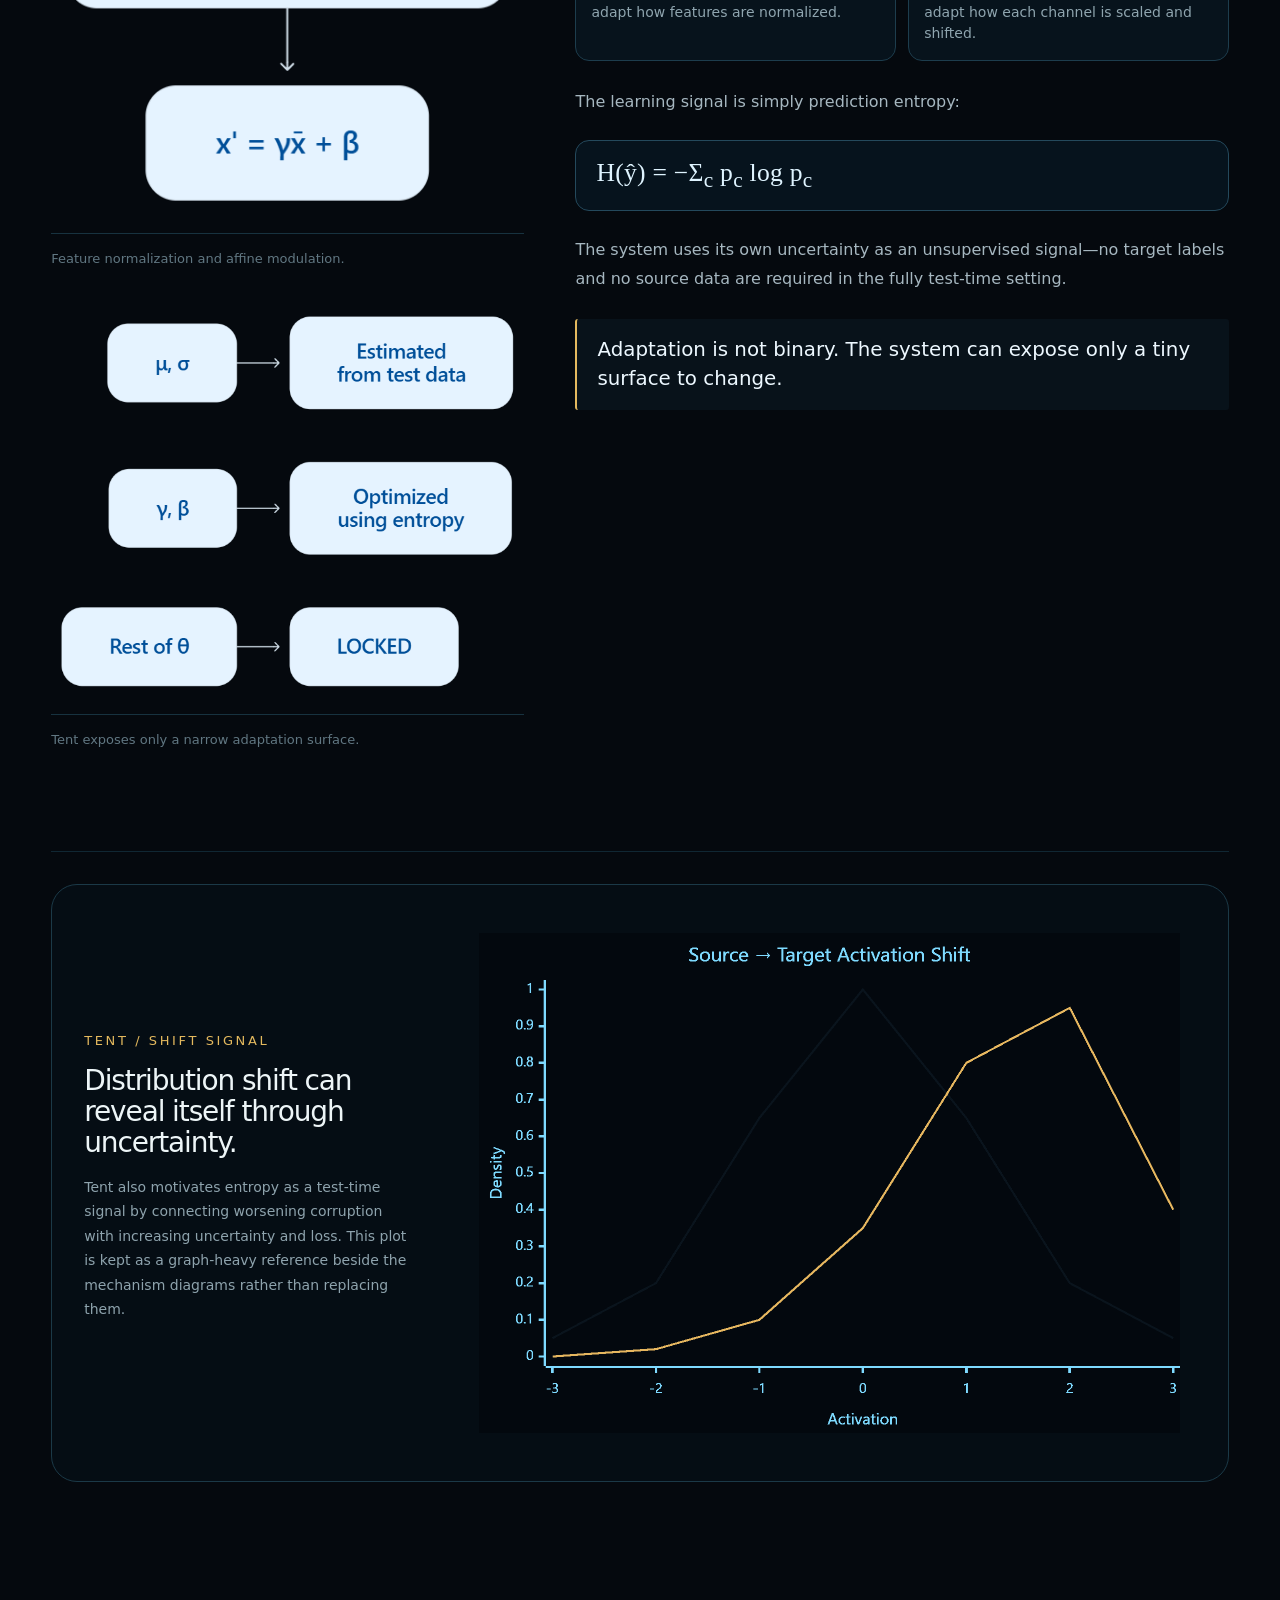
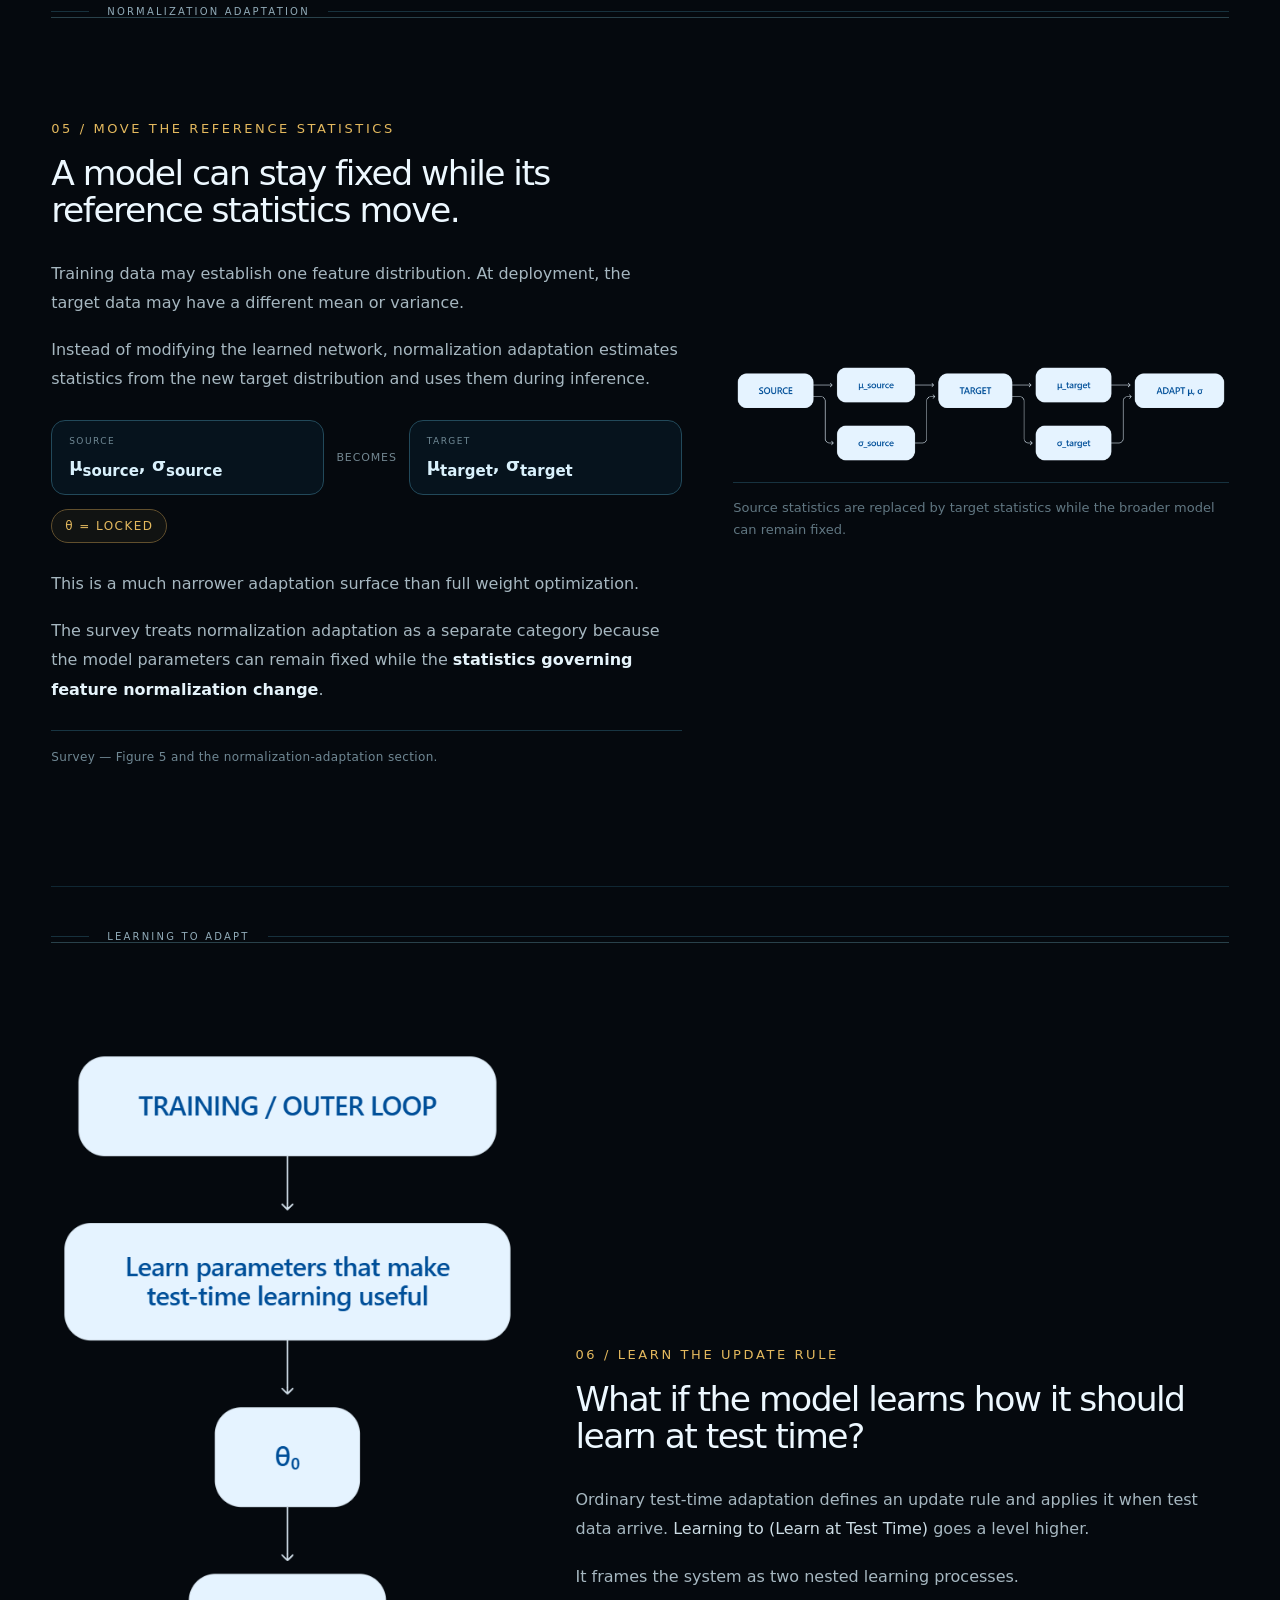
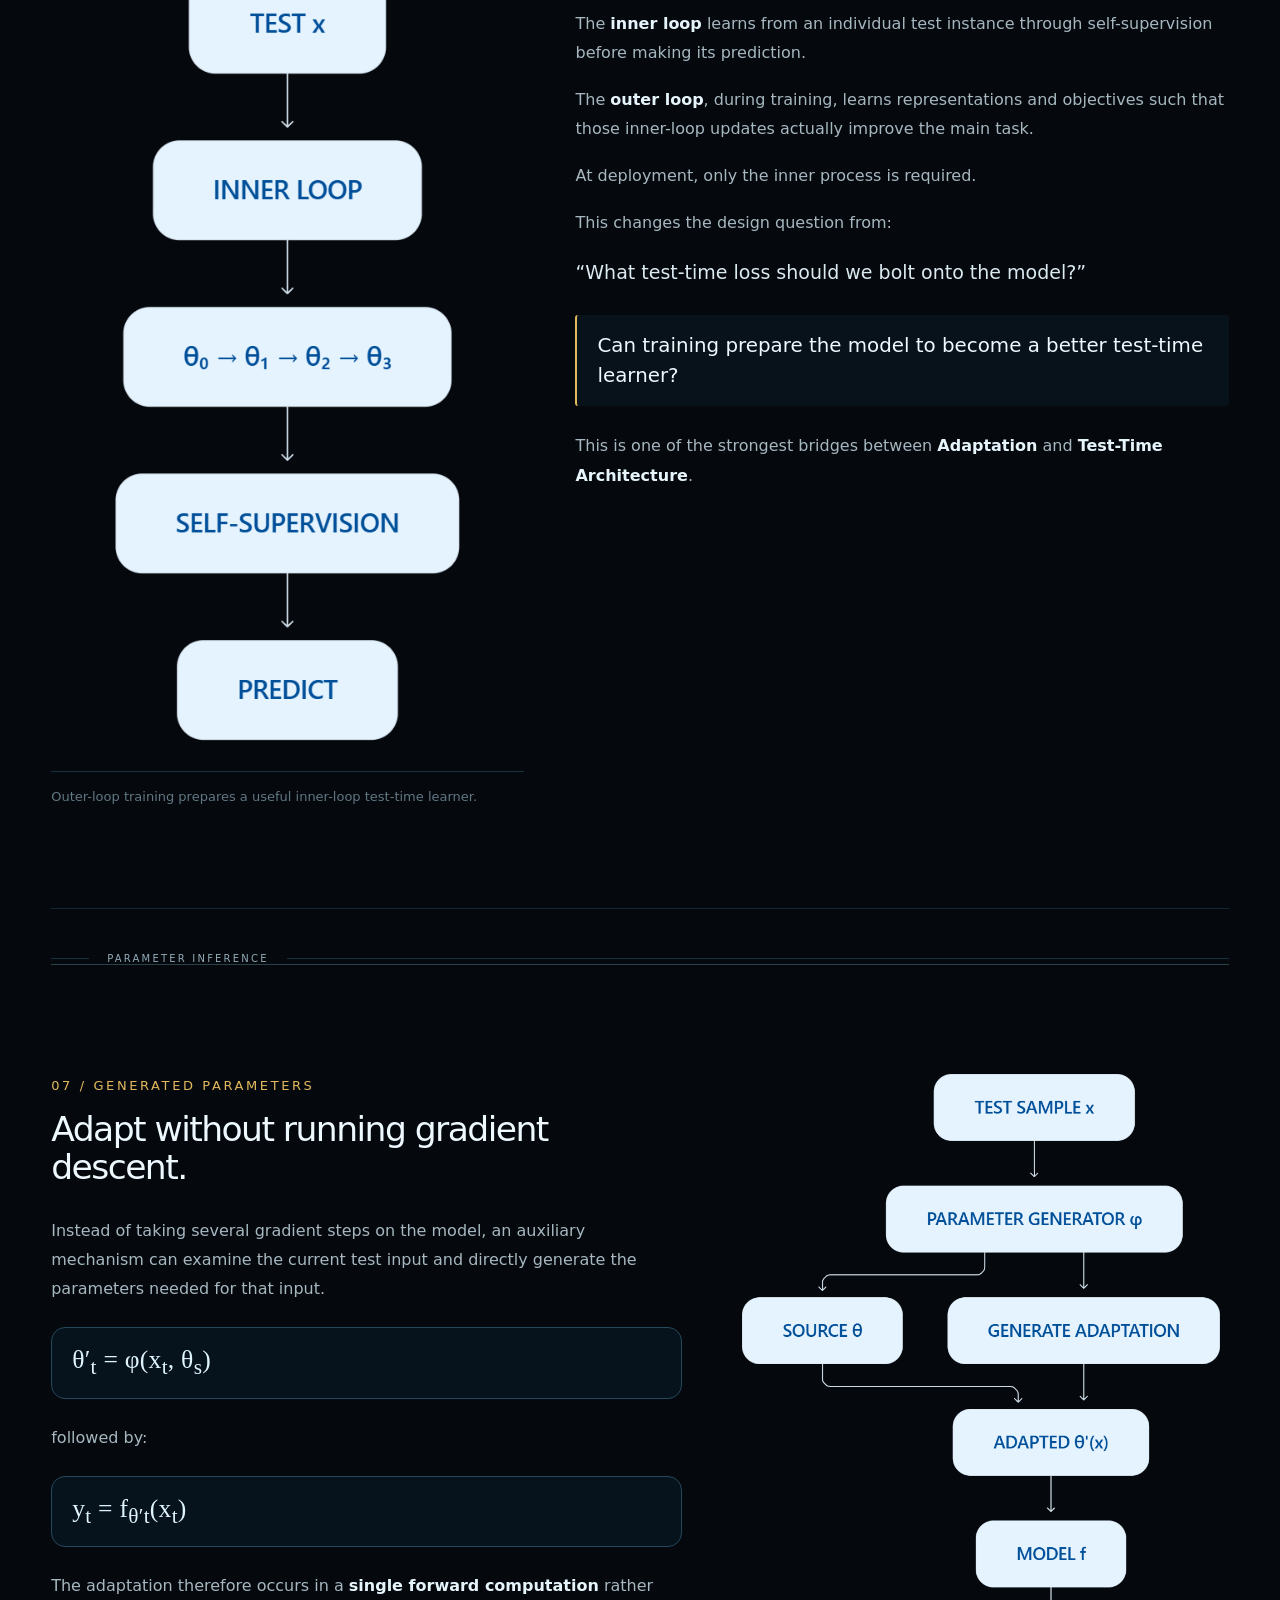
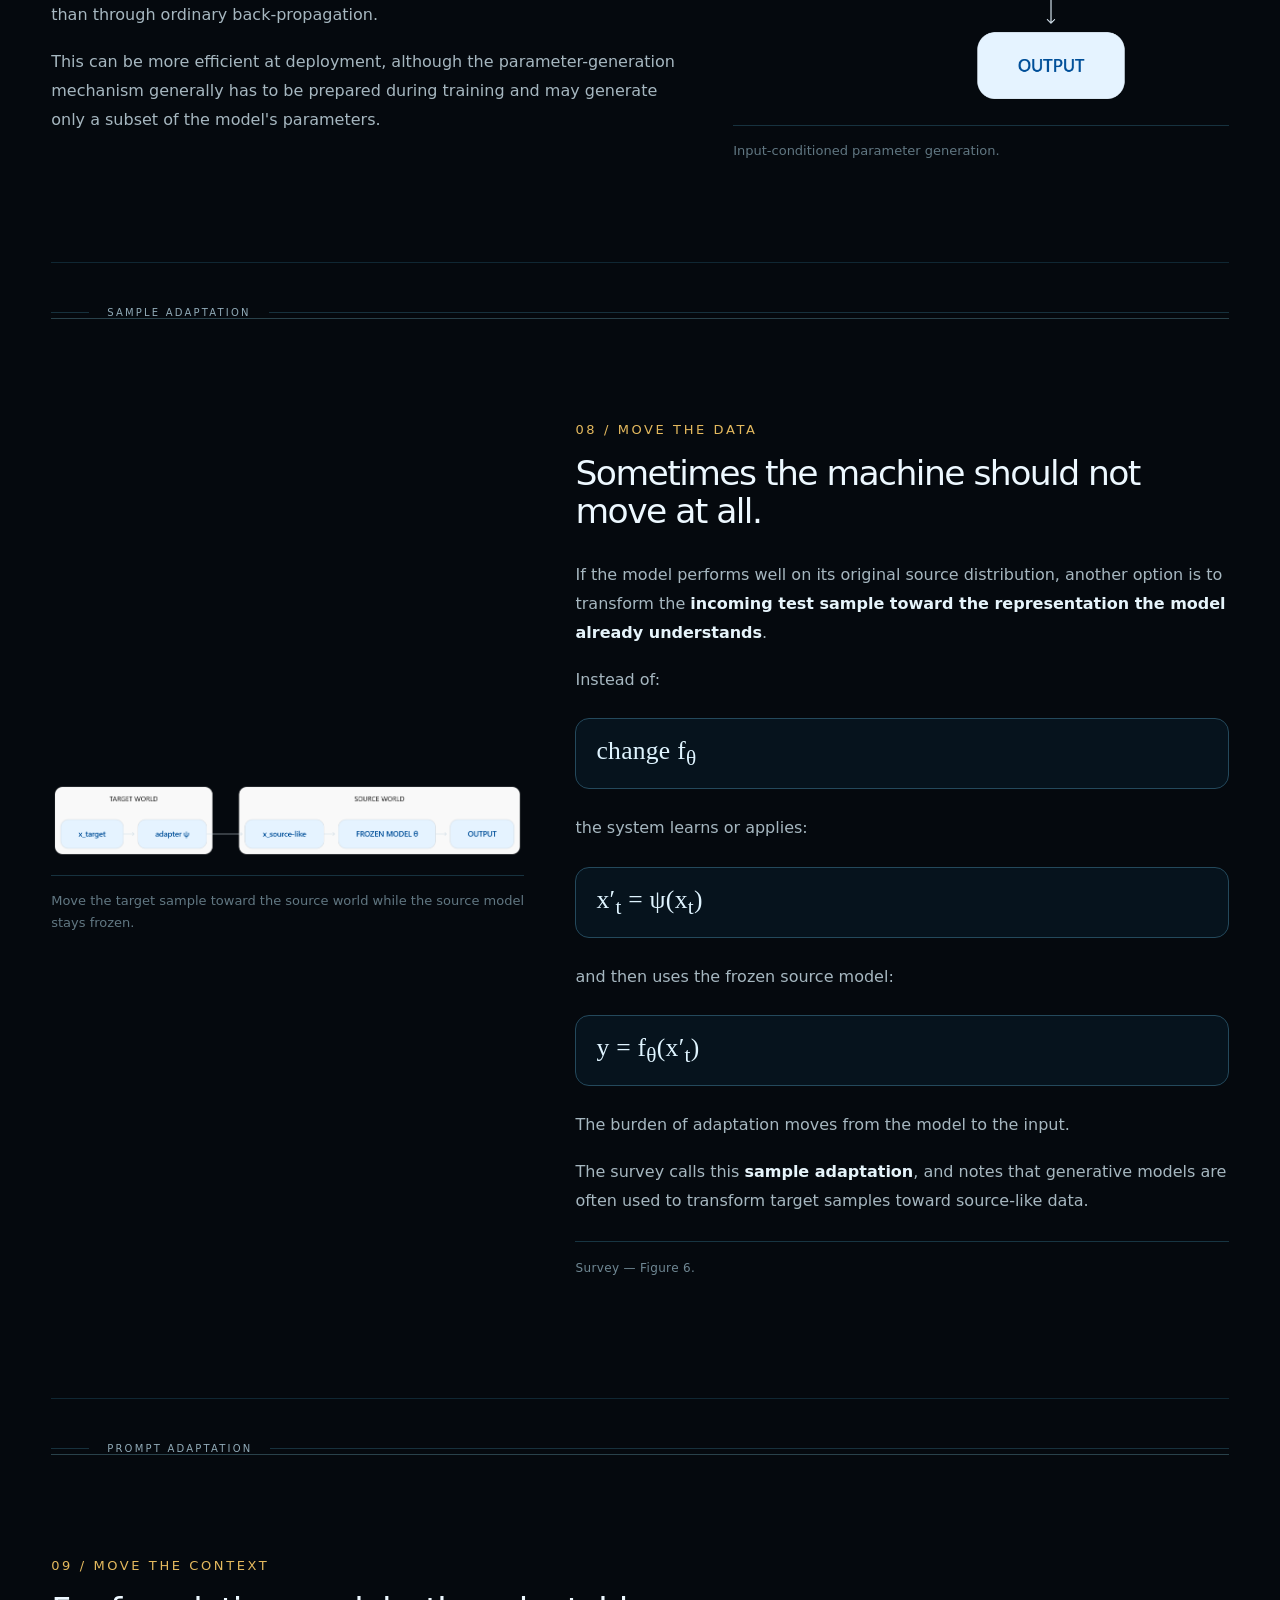
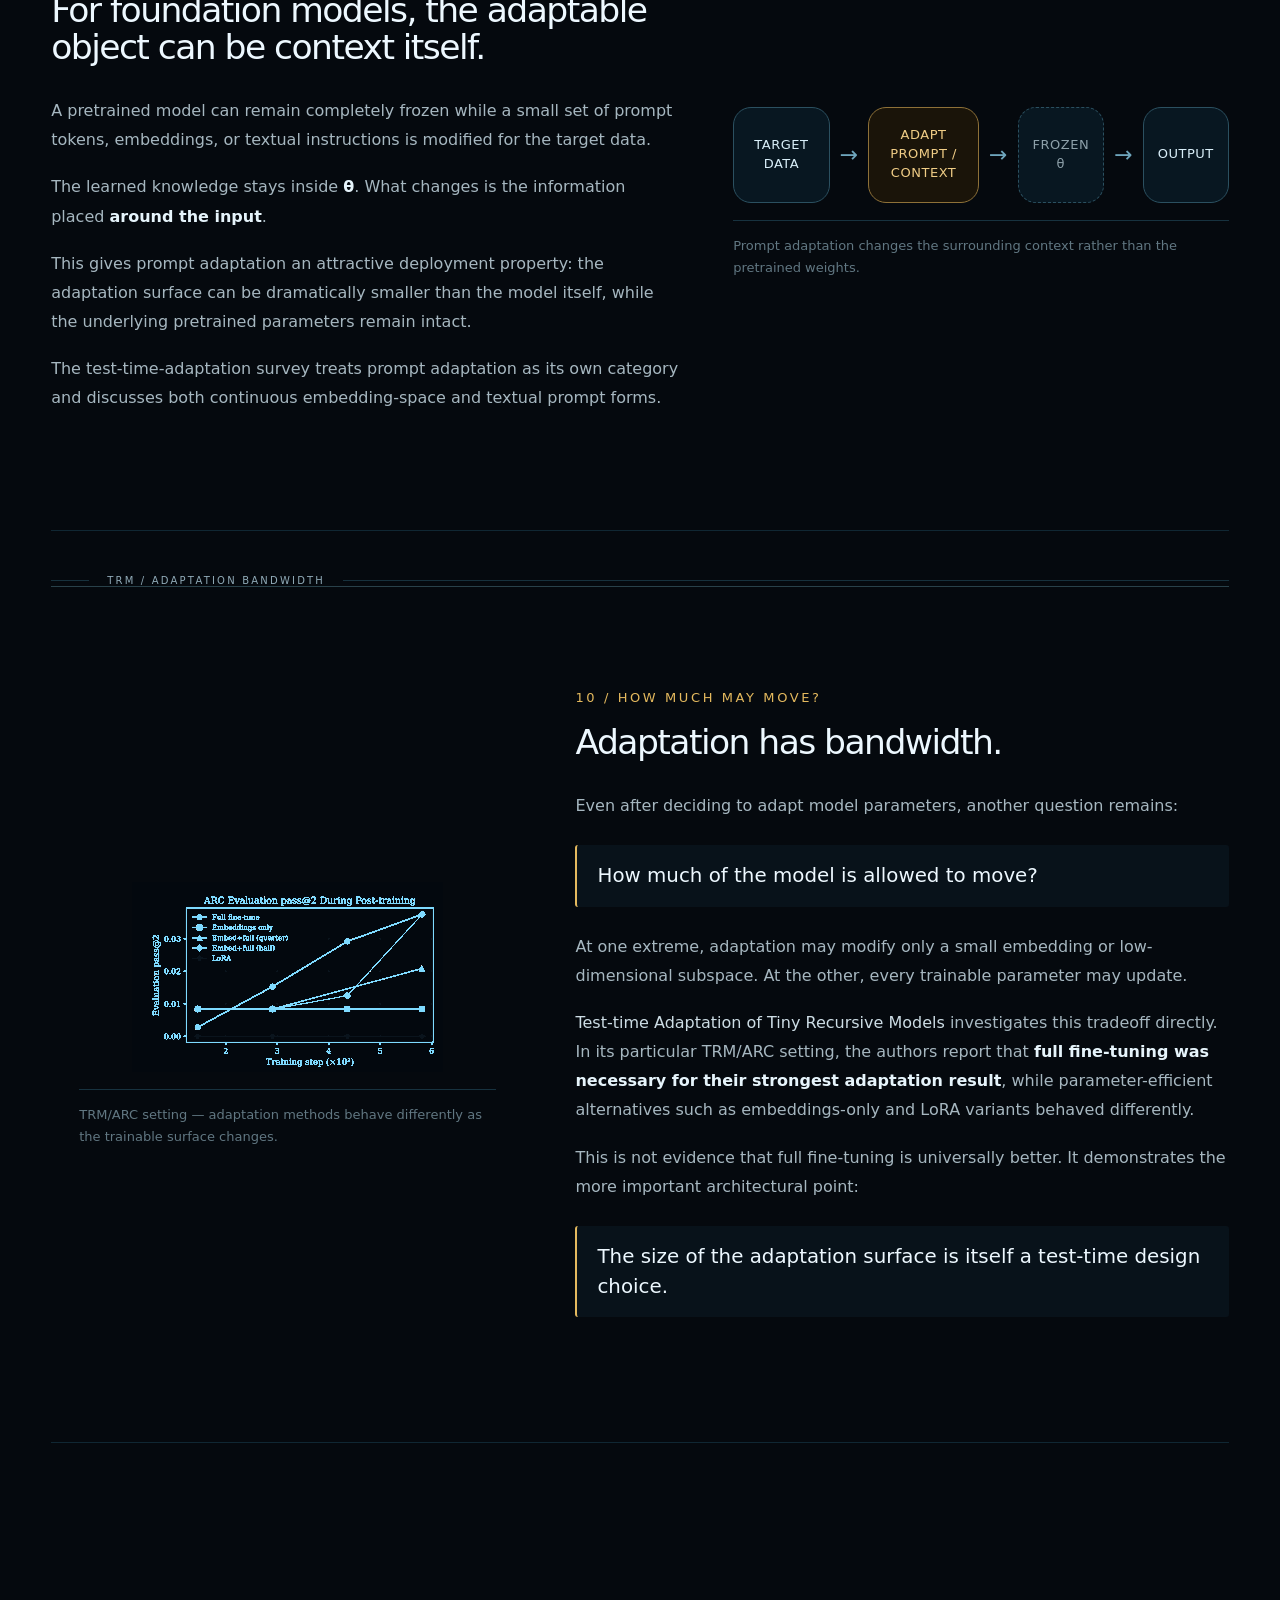
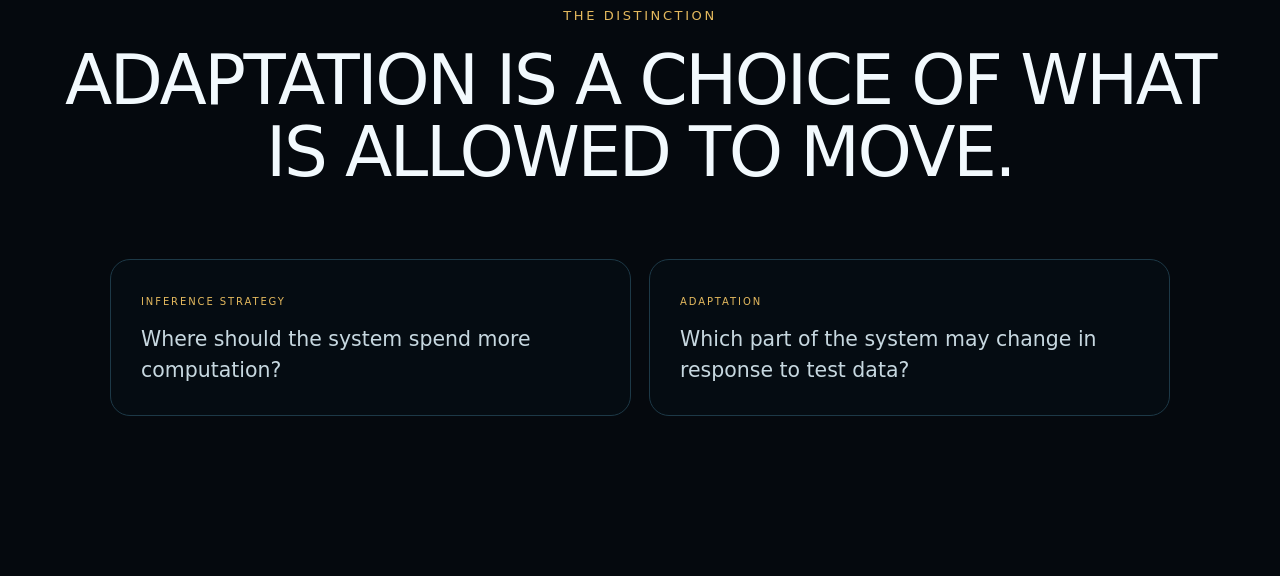
==== commit 1b2cf3f0: "Added more functionality" ====
--- a/adaptation/index.html
+++ b/adaptation/index.html
@@ -7,6 +7,7 @@
   <meta name="description" content="Test-time adaptation: what is allowed to move at inference time?">
   <title>Adaptation — What Can Change?</title>
   <link rel="stylesheet" href="adaptation.css">
+<link rel="stylesheet" href="../editorial.css">
 </head>
 <body>
   <header class="page-header">
@@ -259,5 +260,6 @@
       </div>
     </section>
   </main>
+<script src="../lesson-ui.js"></script>
 </body>
 </html>
--- a/adaptation/adaptation.css
+++ b/adaptation/adaptation.css
@@ -1,14 +1,14 @@
-@font-face{font-family:Montelgo;src:url('../assets/fonts/Montelgo-Regular.otf') format('opentype');font-weight:400;font-style:normal;font-display:swap}
+
 :root{color-scheme:dark;--bg:#000;--panel:#07111b;--panel-2:#0a151f;--line:#25404f;--cyan:#7edaff;--cyan-soft:#b9eaff;--gold:#e7b75f;--text:#e7f0f5;--muted:#91a4ad;--quiet:#617681;font-family:Arial,Helvetica,sans-serif;background:var(--bg);color:var(--text);font-synthesis:none}
 *{box-sizing:border-box}
 html{scroll-behavior:auto;background:var(--bg)}
-body{margin:0;background:radial-gradient(circle at 50% -10%,#0a1723 0,transparent 34rem),#000;color:var(--text)}
+body{margin:0;background:#08121a;color:var(--text)}
 a{color:inherit}
 .page-header{width:min(1500px,92vw);margin:0 auto;padding:34px 0 92px;border-bottom:1px solid #14303e;position:relative}
 .back-link{display:inline-block;text-decoration:none;font-size:11px;letter-spacing:.18em;color:#8399a4;margin-bottom:92px}
 .back-link:focus-visible{outline:1px solid var(--cyan);outline-offset:7px}
 .eyebrow,.row-number{font-size:10px;letter-spacing:.2em;color:var(--gold);text-transform:uppercase}
-.page-header h1{font-family:Montelgo,Arial,sans-serif;font-weight:400;font-size:clamp(52px,8.2vw,128px);letter-spacing:.01em;line-height:.92;margin:17px 0 28px;color:#f4fbff}
+.page-header h1{font-family:system-ui,Arial,sans-serif;font-weight:400;font-size:clamp(52px,8.2vw,128px);letter-spacing:.01em;line-height:.92;margin:17px 0 28px;color:#f4fbff}
 .lede{max-width:790px;font-size:clamp(17px,1.45vw,23px);line-height:1.6;color:#aebfc8;margin:0}
 main{width:min(1500px,92vw);margin:0 auto;padding-bottom:120px}
 .research-row{display:grid;grid-template-columns:minmax(0,1.12fr) minmax(360px,.88fr);gap:clamp(38px,6vw,104px);align-items:center;padding:100px 0;border-bottom:1px solid #102733}
@@ -20,11 +20,11 @@
 .copy strong{color:#e6f4fb;font-weight:600}
 .copy em{color:#cddde5}
 .emphasis-question{font-size:19px!important;color:#dbeaf1!important;font-weight:500}
-blockquote{margin:25px 0;padding:16px 20px;border-left:2px solid var(--gold);background:linear-gradient(90deg,#e7b75f10,transparent);font-size:clamp(18px,1.55vw,24px);line-height:1.5;color:#edf8ff}
+blockquote{margin:25px 0;padding:16px 20px;border-left:2px solid var(--gold);background:#08121a;font-size:clamp(18px,1.55vw,24px);line-height:1.5;color:#edf8ff}
 .source-note{margin-top:26px!important;padding-top:16px;border-top:1px solid #183542;font-size:12px!important;letter-spacing:.03em;color:#708894!important}
 .section-marker{display:flex;align-items:center;gap:18px;padding-top:44px;color:#75909c;font-size:10px;letter-spacing:.22em}
 .section-marker:before,.section-marker:after{content:'';height:1px;background:#17313d;flex:1}.section-marker:before{max-width:38px}.section-marker span{color:#91abb8}
-.visual{margin:0;min-width:0;display:flex;flex-direction:column;align-items:center;justify-content:center;background:linear-gradient(145deg,#07111b,#03080d);border:1px solid #1c3745;border-radius:24px;padding:clamp(18px,2.2vw,34px);overflow:hidden;box-shadow:inset 0 1px 0 #b9eaff0b,0 18px 70px #0007}
+.visual{margin:0;min-width:0;display:flex;flex-direction:column;align-items:center;justify-content:center;background:#08121a;border:1px solid #1c3745;border-radius:24px;padding:clamp(18px,2.2vw,34px);overflow:hidden;box-shadow:inset 0 1px 0 #b9eaff0b,0 18px 70px #0007}
 .visual img{display:block;width:auto;height:auto;max-width:100%;object-fit:contain;image-rendering:auto;filter:none}
 .visual img[src$="what-can-change.png"]{max-width:min(100%,1976px)}
 .visual img[src$="model-adaptation.png"]{max-width:min(100%,737px)}
@@ -46,6 +46,6 @@
 .concept-block{display:grid;grid-template-columns:1fr auto 1fr;align-items:center;gap:12px;margin:26px 0 14px}.concept-block div{border:1px solid #22495a;background:#06131d;border-radius:14px;padding:15px 17px}.concept-block small{display:block;color:#708995;font-size:9px;letter-spacing:.16em;margin-bottom:8px}.concept-block strong{font-size:18px;color:#d9f1fc}.concept-block>span{font-size:11px;color:#728690;letter-spacing:.08em;text-transform:uppercase}.locked-line{display:inline-block;margin:0 0 26px;padding:9px 13px;border:1px solid #614f2d;background:#e7b75f0d;color:var(--gold);border-radius:999px;font-size:12px;letter-spacing:.12em}
 .prompt-figure{min-height:360px}.prompt-diagram{width:100%;display:grid;grid-template-columns:1fr auto 1.15fr auto .75fr auto .8fr;gap:10px;align-items:center}.prompt-node{min-height:96px;display:grid;place-items:center;text-align:center;padding:14px;border:1px solid #2b5060;border-radius:18px;background:#081721;color:#d9eff9;font-size:13px;letter-spacing:.04em;line-height:1.45}.prompt-node.accent{border-color:#8e7138;color:#f0cd86;background:#1a1409}.prompt-node.locked{border-style:dashed;color:#8ea1aa}.prompt-arrow{color:#6fa6bd;font-size:22px}
 .trm-row .tiny-graph{justify-self:center;padding:28px}.trm-row .tiny-graph img{width:311px;height:190px;max-width:100%}
-.closing{padding:150px 0 40px;text-align:center}.closing h2{font-family:Montelgo,Arial,sans-serif;font-size:clamp(38px,5.4vw,82px);font-weight:400;line-height:1.05;margin:18px auto 70px;max-width:1200px;color:#f2f9fd}.closing-grid{display:grid;grid-template-columns:1fr 1fr;gap:18px;max-width:1060px;margin:auto;text-align:left}.closing-grid article{border:1px solid #1d3947;border-radius:20px;padding:30px;background:#050c12}.closing-grid span{font-size:10px;letter-spacing:.19em;color:var(--gold)}.closing-grid p{margin:15px 0 0;font-size:clamp(18px,1.6vw,24px);line-height:1.5;color:#c7d8e0}
+.closing{padding:150px 0 40px;text-align:center}.closing h2{font-family:system-ui,Arial,sans-serif;font-size:clamp(38px,5.4vw,82px);font-weight:400;line-height:1.05;margin:18px auto 70px;max-width:1200px;color:#f2f9fd}.closing-grid{display:grid;grid-template-columns:1fr 1fr;gap:18px;max-width:1060px;margin:auto;text-align:left}.closing-grid article{border:1px solid #1d3947;border-radius:20px;padding:30px;background:#050c12}.closing-grid span{font-size:10px;letter-spacing:.19em;color:var(--gold)}.closing-grid p{margin:15px 0 0;font-size:clamp(18px,1.6vw,24px);line-height:1.5;color:#c7d8e0}
 @media(max-width:980px){.research-row,.research-row.reverse,.research-row.row-wide{grid-template-columns:1fr;gap:44px;padding:76px 0}.research-row.reverse .visual,.research-row.reverse .visual-stack{order:2}.research-row.reverse .copy{order:1}.copy{max-width:none}.visual,.portrait,.portrait-medium{max-width:100%;width:100%}.graph-inset{grid-template-columns:1fr;gap:24px}.prompt-diagram{grid-template-columns:1fr;gap:8px}.prompt-arrow{transform:rotate(90deg);justify-self:center}.prompt-node{min-height:72px}.page-header{padding-bottom:65px}.back-link{margin-bottom:62px}}
 @media(max-width:620px){main,.page-header{width:min(92vw,1500px)}.page-header{padding-top:22px}.page-header h1{font-size:clamp(44px,15vw,74px)}.copy h2{font-size:31px}.copy p{font-size:15px;line-height:1.75}.parameter-pairs,.closing-grid{grid-template-columns:1fr}.concept-block{grid-template-columns:1fr}.concept-block>span{text-align:center}.visual{border-radius:18px;padding:14px}.graph-inset{padding:18px;margin-bottom:58px}.section-marker{padding-top:28px}.research-row,.research-row.reverse,.research-row.row-wide{padding:58px 0}.closing{padding-top:100px}.back-link{font-size:9px}}
--- a/editorial.css
+++ b/editorial.css
@@ -0,0 +1,84 @@
+/* Shared editorial system. Native fonts; no downloaded or bundled font dependency. */
+:root{--bg:#05090e;--panel:#08121a;--line:#29414a;--cyan:#89d9ef;--gold:#e4b95e;--green:#8ed6b3;--red:#d97b7b;--text:#edf5f7;--muted:#a5b7bf;font-family:system-ui,-apple-system,"Segoe UI",sans-serif}
+html{scroll-behavior:auto}body{background:#05090e;color:var(--text);font-family:system-ui,-apple-system,"Segoe UI",sans-serif;animation:none}
+body::before,.ambient{display:none!important}
+h1,h2,h3,h4,.stage h1,.stage h2,.stage h3,.stage h4{font-family:"Arial Narrow",system-ui,sans-serif;font-weight:700;letter-spacing:-.035em;line-height:1.12}
+h1,.intro h1,.page-header h1{font-size:clamp(38px,5.5vw,80px);background:none;-webkit-text-fill-color:currentColor}
+h1 span,h2 span{background:none;-webkit-text-fill-color:currentColor}
+button,input,select,textarea{font:inherit}button,a,select,input{touch-action:manipulation}button{cursor:pointer}
+a{color:var(--cyan);text-underline-offset:4px}p,li{line-height:1.7}p{font-size:16px}
+[hidden],.hidden{display:none!important}
+.topbar,.site-header,.page-header{background:#05090e;backdrop-filter:none;border-color:var(--line)}
+.back,.back-home,.back-link,.step-count,.progress,.header-label,.eyebrow,.kicker,.row-index,.row-number{font-size:13px;line-height:1.5}
+.lesson-shell{max-width:1540px;margin:auto;padding:44px 5vw 32px;display:block}
+.rail{display:none}.stage-wrap{height:auto;min-height:0}
+.stage{padding:0;align-items:stretch;text-align:left;transform:none;filter:none;transition:none}
+.stage.active{display:flex}.stage>h1,.stage>h2{max-width:1080px;font-size:clamp(36px,4.8vw,68px);line-height:1.08;margin:0 0 28px;text-align:left}
+.stage .kicker{margin-bottom:16px}.stage .stage-note{font-size:14px;text-align:left;margin:0 0 20px}
+.editorial-row{display:grid;grid-template-columns:minmax(0,1.12fr) minmax(0,1fr);gap:clamp(28px,5vw,78px);align-items:start;margin:8px 0 32px;width:100%}
+.editorial-row>.stage-explainer{margin:0;width:100%;max-width:none;font-size:16px;line-height:1.7;text-align:left}
+.stage-explainer p,.stage-explainer li{font-size:16px;line-height:1.7}.stage-explainer h3{font-size:26px!important}
+.editorial-row .architecture-three,.editorial-row .architecture-three.compact-architecture-three,.editorial-row .memory-architecture-grid,.editorial-row .role-definition-grid{display:grid;grid-template-columns:1fr;gap:22px}
+.stage-explainer article{background:none!important;border:0!important;border-top:1px solid var(--line)!important;border-radius:0!important;padding:18px 0!important;min-height:0!important}
+.stage-explainer article p,.stage-explainer article blockquote{max-width:none;font-size:16px}
+.stage-explainer small,.stage-explainer article small{font-size:13px;color:var(--gold)}
+.definition-pair>div,.concept-callout,.stage .lesson-quote,.equation-card,.inline-flow,.important-concept,.foundation-clarification{background:none;border:0!important;border-left:2px solid var(--gold)!important;border-radius:0;box-shadow:none;padding:10px 0 10px 18px!important}
+.stage .lesson-quote{margin:22px 0!important;width:100%;font-size:18px}.definition-pair{gap:22px}.definition-pair strong{font-size:13px}
+.architecture-figure{position:sticky;top:32px;margin:0;padding:22px 0;border-top:2px solid var(--cyan);border-bottom:1px solid var(--line);min-width:0;background:none}
+.architecture-figure .figure-index{font-size:13px;color:var(--cyan);text-transform:uppercase;letter-spacing:.12em;margin:0 0 14px}
+.architecture-figure img{display:block;width:100%;height:auto;max-height:520px;object-fit:contain}.architecture-figure figcaption{font-size:14px;line-height:1.65;color:var(--muted);margin-top:16px}
+.figure-sources{width:100%;margin:28px 0 12px;padding-top:18px;border-top:1px solid var(--line);font-size:13px;line-height:1.8;color:var(--muted)}.figure-sources p{font-size:13px}.figure-sources a{margin-right:12px;display:inline-block}
+.interactive-lab{width:100%;max-width:none;margin:28px 0 16px;padding:28px 0 20px;border:0;border-top:2px solid var(--gold);border-bottom:1px solid var(--line);border-radius:0;background:none;box-shadow:none;text-align:left}
+.lab-heading{margin:0 0 20px;text-align:left}.lab-heading>span{font-size:13px;color:var(--gold)}.lab-heading h3{font-size:32px;margin:8px 0!important}.lab-heading p{max-width:760px;font-size:16px;margin:8px 0}
+.game-instructions{padding:0 0 20px;margin:0 0 26px;border-bottom:1px solid var(--line);text-align:left;font-size:15px}
+.game-instructions strong{color:var(--gold);font-size:14px;letter-spacing:.06em}.game-instructions ol{margin:12px 0;padding-left:23px;display:grid;gap:6px}.game-instructions li{padding-left:4px;font-size:15px;line-height:1.6}
+.control-legend{display:flex;flex-wrap:wrap;gap:12px 24px;color:var(--muted);font-size:13px;margin:14px 0 0}.control-legend span{border-left:4px solid var(--cyan);padding-left:9px}.control-legend .action-key{border-color:var(--gold)}.control-legend .result-key{border-color:var(--green)}
+/* Cyan identifies choices; amber identifies actions. Labels and focus remain explicit. */
+body button,body select,.click-target{border:1px solid #568493;border-left:3px solid var(--cyan);border-radius:3px;color:#c7edf6;background:#0a1c25;box-shadow:none;font-size:14px;line-height:1.5;min-height:44px;padding:11px 16px;transition:background .18s,border-color .18s}
+body button:hover:not(:disabled),.click-target:hover{background:#14323e;color:white;box-shadow:none;transform:none}
+body button:focus-visible,a:focus-visible,select:focus-visible,input:focus-visible,[tabindex]:focus-visible{outline:2px solid #edf5f7;outline-offset:4px}
+body .primary,body .action-control,body .next,body .lock,body .run-vote{background:#292215;color:#f5d58f;border-color:#957947;border-left-color:var(--gold);border-radius:3px;font-size:14px}
+body .primary:hover:not(:disabled),body .action-control:hover:not(:disabled){background:#40331a;color:#ffe7b6}
+body button:disabled{opacity:.42;cursor:default;transform:none!important}
+body button.selected,body button.active,body button[aria-pressed="true"]{background:#173844;border-color:var(--cyan);box-shadow:inset 0 -3px var(--cyan);color:white}
+body button.correct,body button.complete,body .choices button.correct{background:#153026!important;border-color:var(--green)!important;color:#b7e8cf!important}
+body button.wrong,body .choices button.wrong{background:#321c22!important;border-color:var(--red)!important;color:#ffc2c2!important}
+body input[type="range"]{accent-color:var(--cyan);min-height:36px;width:100%}
+.interactive-lab :is(.machine-build,.memory-machine,.query-port,.forensic-case,.observation-window,.rebuild-canvas,.route-drop,.decoder-machine,.black-box-machines article,.hidden-machines article,.depth-shafts article,.replay-machines article,.locked-theta,.blind-challenge,.module-takeaway,.query-port-readout,.halt-panel,.classification-drops>div){border-radius:3px;box-shadow:none;background:#08121a}
+.interactive-lab p,.interactive-lab .feedback,.interactive-lab .lab-hint,.interactive-lab .query-port-readout{font-size:15px;line-height:1.65}.interactive-lab small{font-size:12px}
+.interactive-lab .locked-theta{margin:20px auto}.interactive-lab .compact button{font-size:14px;padding:11px 16px}
+.mastery-shell,.mastery-question,.mastery-modebar,.mastery-check,.module-mastery-result,.architecture-mastery-summary{border-radius:0!important;box-shadow:none!important;background:#08121a!important}
+.mastery-shell{width:100%!important;max-width:none!important;margin:24px 0!important}.mastery-question{border:0!important;border-top:1px solid var(--line)!important}.mastery-modebar{border-left:3px solid var(--gold)!important}.mastery-question p{font-size:16px}.mastery-options button{font-size:14px;line-height:1.6}
+.lesson-nav{border-top:1px solid var(--line);padding:24px 0 0;margin-top:32px;position:relative;background:none}
+.lesson-nav #prevStep,.lesson-nav #nextStep{width:148px;min-width:148px;border-radius:3px;padding:12px;font-size:14px;white-space:normal}
+/* Research pages follow the same open column rhythm. */
+.story-row,.research-row{border-top:1px solid var(--line);border-radius:0;background:none;box-shadow:none;gap:clamp(28px,4vw,64px)}
+.visual,.visual-frame{background:none!important;border:0!important;border-radius:0!important;box-shadow:none!important;padding:0;min-width:0}
+.visual img,.visual-frame img{height:auto;max-width:100%;object-fit:contain;border-radius:0;filter:none}
+.story-copy h2,.research-row h2{font-size:clamp(26px,2.7vw,40px)}.story-copy p,.research-row p{font-size:16px}
+.gateway-card,.lesson-card,.panel,.principle-pair>p,.research-row blockquote,.constraint-card,.plan-option{background:#08121a;border-radius:3px;box-shadow:none}
+.gateway-card{border:1px solid var(--line);border-left:3px solid var(--cyan)}.gateway-card:hover{background:#0d222b;box-shadow:none}
+.panel{border:0;border-top:1px solid var(--line);padding:22px 16px}.principle-pair>p{background:none;border:0;border-left:2px solid var(--gold);border-radius:0}
+.chip,.node{box-shadow:none}.panel-title{font-size:14px}.source-note,figcaption{font-size:13px;line-height:1.7}
+@media(max-width:800px){.editorial-row{grid-template-columns:1fr;gap:28px}.architecture-figure{position:static}.lesson-shell{padding:28px 20px}.stage>h1,.stage>h2{font-size:36px}.editorial-row .architecture-three{grid-template-columns:1fr}.definition-pair{grid-template-columns:1fr}.lesson-nav #prevStep,.lesson-nav #nextStep{min-width:118px;width:118px}.interactive-lab{padding:24px 0}.interactive-lab :is(.query-ports,.hidden-machines,.depth-shafts,.replay-machines,.black-box-machines,.machine-build-grid,.memory-machine-grid,.decoder-machines){grid-template-columns:1fr}.story-row,.research-row{gap:24px}}
+@media(prefers-reduced-motion:reduce){*,*::before,*::after{scroll-behavior:auto!important;transition:none!important;animation:none!important}}
+
+/* Keep the graph canvas usable beneath its instructions. */
+.thought-web-page{overflow:auto}.thought-web-page .game-shell{height:auto;min-height:100svh;grid-template-rows:auto auto auto minmax(560px,1fr)}
+.thought-web-page .game-instructions{margin:0;padding:12px 0}.thought-web-page .play-layout{min-height:560px}
+.machine-canvas,#timelineTheta{cursor:pointer}.machine-canvas{border:2px dashed var(--cyan)!important;background:#0a1c25!important;border-radius:3px!important}
+.stage .foundation-clarification{position:static}
+@media(max-width:800px){.thought-web-page .game-shell{padding:20px 16px}.thought-web-page .play-layout{grid-template-columns:1fr}.thought-web-page .canvas-panel{min-height:520px}.thought-web-page .game-header{grid-template-columns:auto 1fr}.thought-web-page .budget-block{grid-column:1/-1}.thought-web-page .challenge-bar{flex-wrap:wrap}.thought-web-page .game-shell{display:block}.thought-web-page .game-shell>*{margin-bottom:20px}}
+
+/* Scope compact graph controls so shared button sizing does not clip them. */
+.thought-web-page .play-layout{grid-template-columns:190px minmax(0,1fr) 245px}
+.thought-web-page .play-layout>*{min-width:0}
+.thought-web-page .canvas-toolbar{height:auto;min-height:44px;gap:10px;flex-wrap:wrap;padding:10px 14px}
+.thought-web-page .canvas-viewport{max-height:760px}
+.thought-web-page .op-button{padding:10px 8px;gap:8px;white-space:normal;text-align:left}
+.thought-web-page .thought-node{border-radius:3px;box-shadow:none;overflow-wrap:anywhere}
+.thought-web-page .composer-card,.thought-web-page .final-card{max-height:85svh;overflow:auto;border-radius:3px}
+.thought-web-page .composer.graph-pick{padding:12px;place-items:end center}
+.thought-web-page .composer.graph-pick .composer-card{width:min(620px,90vw);max-height:45svh}
+@media(max-width:1100px){.thought-web-page .play-layout{grid-template-columns:1fr}.thought-web-page .canvas-panel{height:600px}.thought-web-page .operations-panel{display:grid;grid-template-columns:repeat(2,minmax(0,1fr));gap:8px}.thought-web-page .operations-panel .panel-heading,.thought-web-page .operation-legend{grid-column:1/-1}.thought-web-page .score-panel{min-height:0}}
+@media(max-width:500px){.thought-web-page .operations-panel{grid-template-columns:1fr}.thought-web-page .composer.graph-pick .composer-card{max-height:42svh}.thought-web-page .game-header{gap:12px}.thought-web-page .brand-block h1{font-size:30px}}
